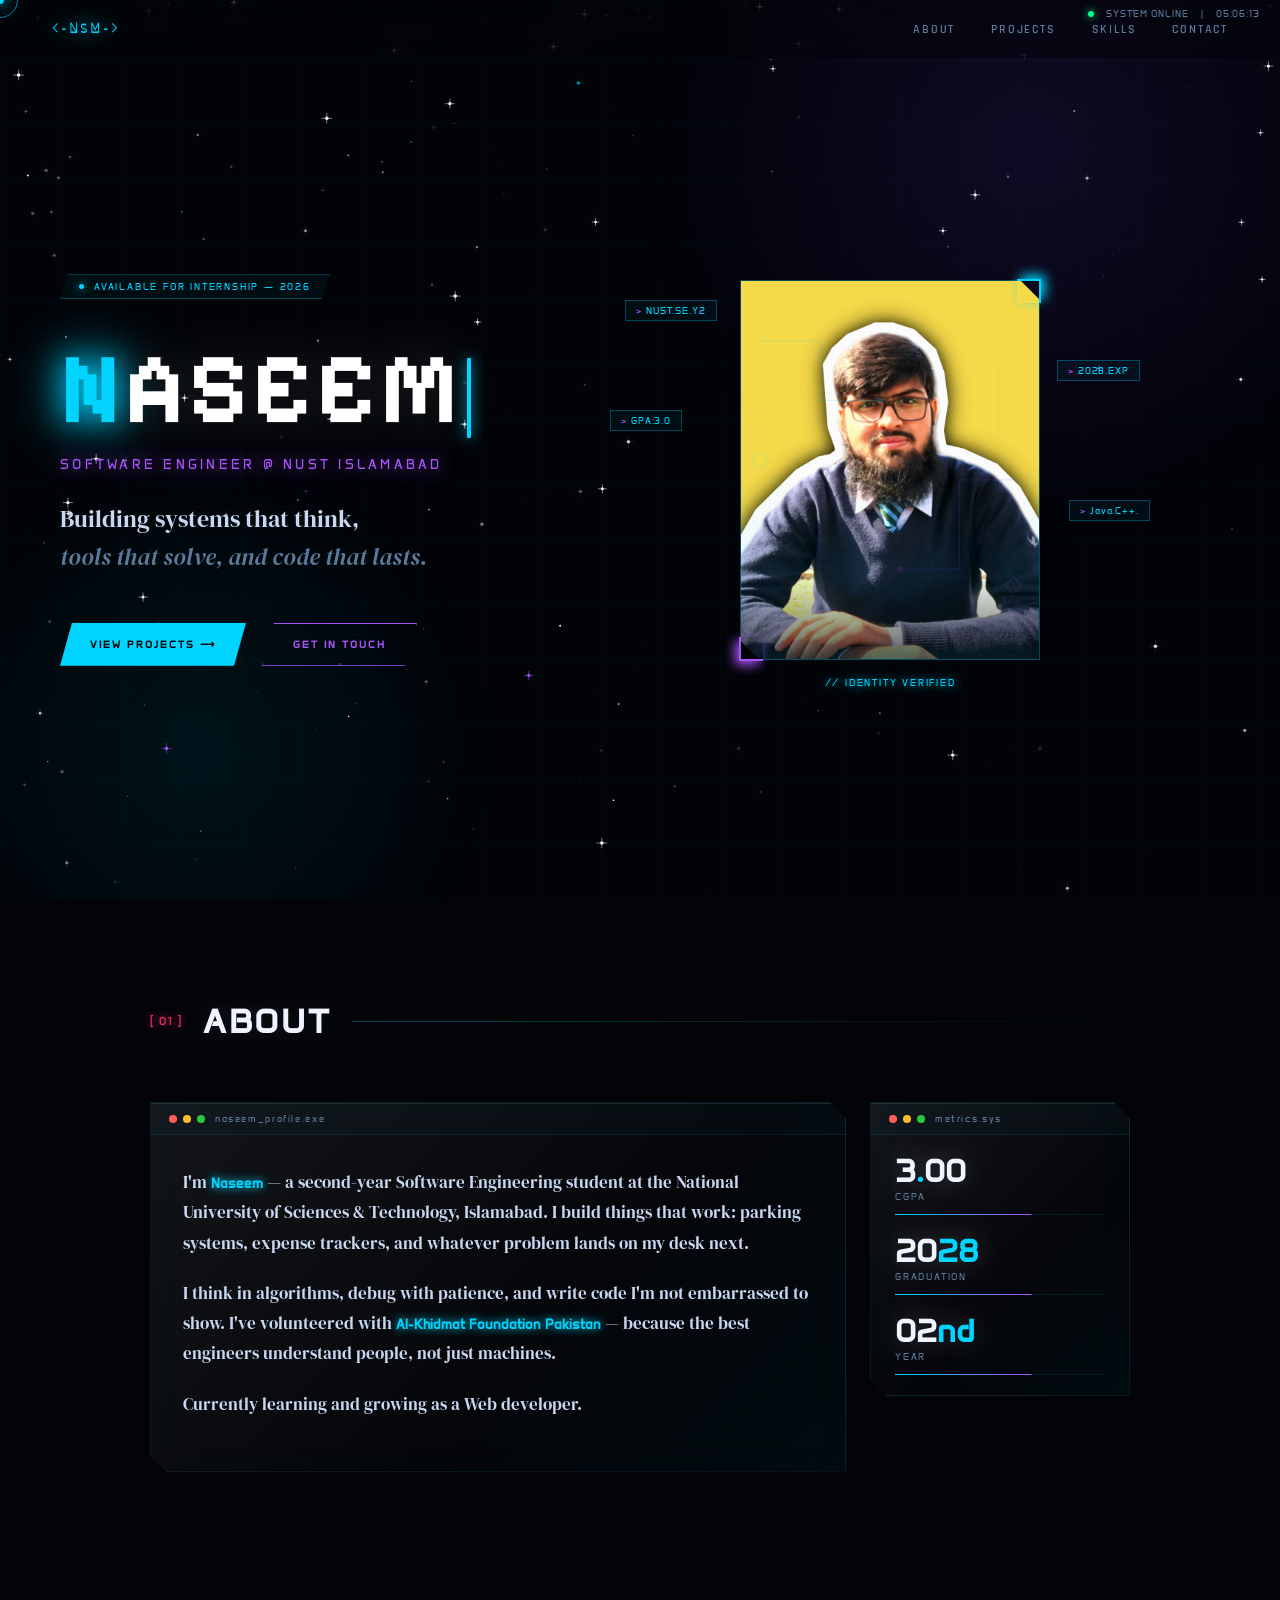
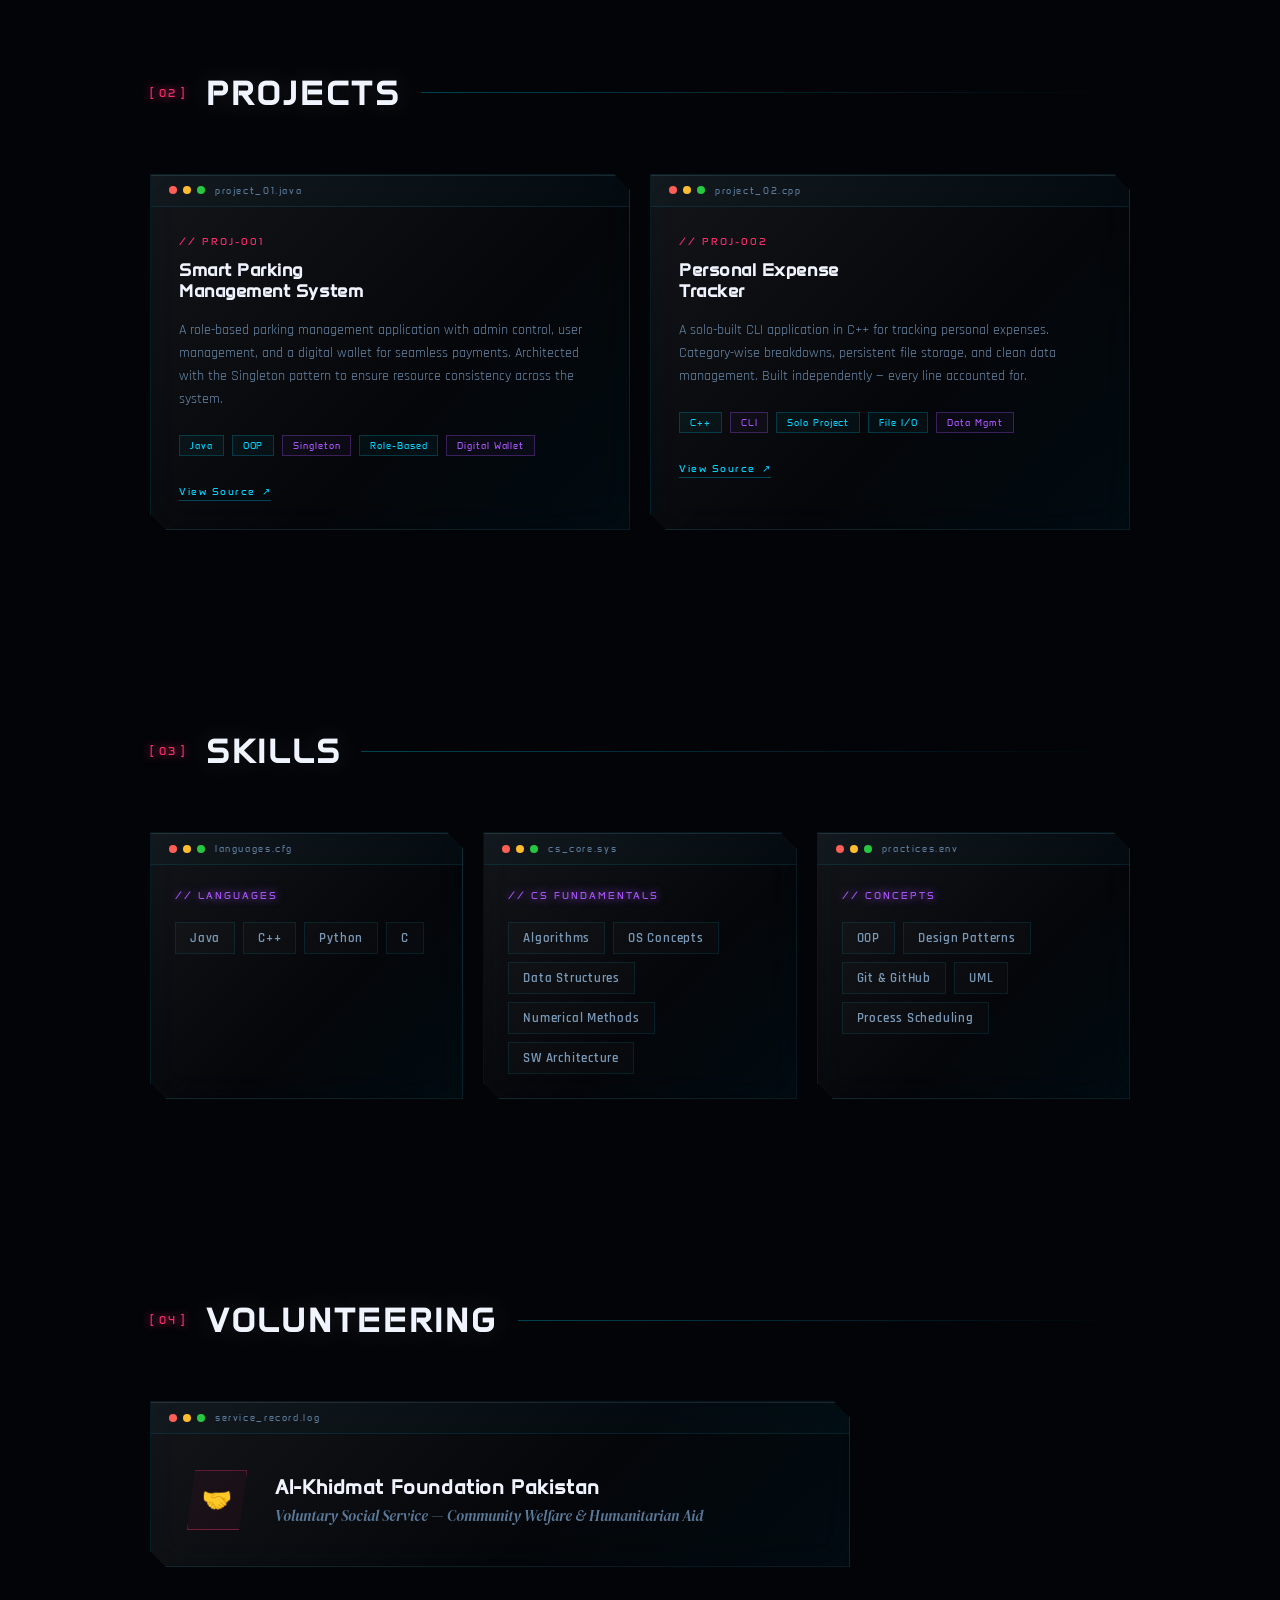
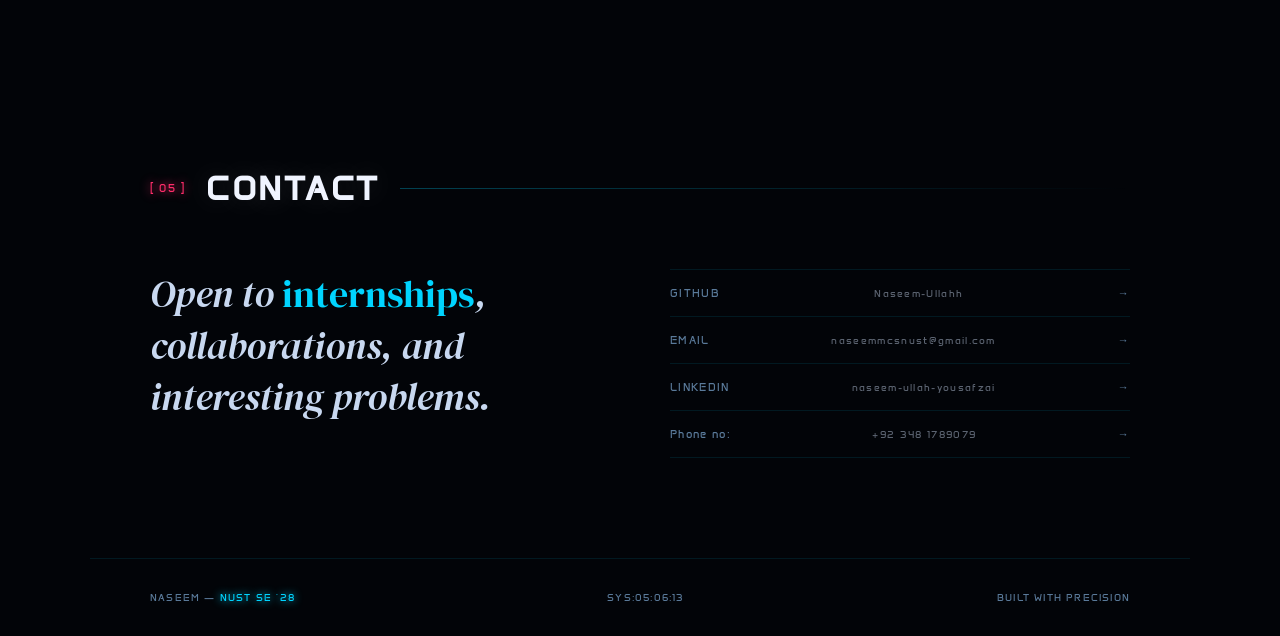
==== index.html @ 4ef4e9ad "changed file.html into index.html" ====
<!DOCTYPE html>
<html lang="en">
<head>
    <meta charset="UTF-8">
    <meta name="viewport" content="width=device-width, initial-scale=1.0">
    <title>NASEEM — SE@NUST</title>
    
    <link rel="preconnect" href="https://fonts.googleapis.com">
<link rel="preconnect" href="https://fonts.gstatic.com" crossorigin>
<link href="https://fonts.googleapis.com/css2?family=Anta&family=Goldman:wght@400;700&family=Megrim&family=Pixelify+Sans:wght@400..700&family=Rubik+Broken+Fax&family=Rubik+Doodle+Triangles&display=swap" rel="stylesheet">

<link href="https://fonts.googleapis.com/css2?family=DM+Serif+Display&family=Pixelify+Sans:wght@400..700&family=Rajdhani:wght@300;400;500;600;700&family=Rubik+Doodle+Triangles&display=swap" rel="stylesheet">
    <link rel="stylesheet" href="style.css">
</head>
<body>
    <!--______________________________HEADER SECTION_________________________-->
    <header>
        <div id="cur-dot"></div>
        <div id="cur-ring"></div>
        <canvas id="starfield"></canvas>
        <div class="grid-overlay"></div>
        <div class="scanlines"></div>

        <div class="status-bar">
            <div class="status-dot"></div>
            <span>SYSTEM ONLINE</span>
            <span>|</span>
            <span id="clock">00:00:00</span>
        </div>

        <nav id="navbar">
            <a href="#hero" class="nav-logo"><-NsM-></a>
            <ul class="nav-links">
                <li><a href="#about">About</a></li>
                <li><a href="#projects">Projects</a></li>
                <li><a href="#skills">Skills</a></li>
                <li><a href="#contact">Contact</a></li>
            </ul>
        </nav>
    </header>

     <!--___________________________MAIN SECTION______________________________-->
    <main>
        <!--=============== (HERO SECTION) =================-->
        <section id="hero">
            <div class="hero-bg-glow"></div>
            <div class="hero-bg-glow2"></div>
            <div class="hero-content">
                <div class="hero-badge"><div class="badge-dot"></div>AVAILABLE FOR INTERNSHIP — 2026</div>
                <h1 class="hero-name" id="hero-name" aria-label="NASEEM"></h1>
                <p class="hero-sub">SOFTWARE ENGINEER @ NUST ISLAMABAD</p>
                <p class="hero-tagline"><em>Building systems that think,</em><br>tools that solve, and code that lasts.</p>
                <div class="hero-cta">
                    <a href="#projects" class="btn-p">View Projects ⟶</a>
                    <a href="#contact" class="btn-o">Get in Touch</a>
                </div>
            </div>
            <div class="hero-visual">
                <div class="avatar-frame">
                    <div class="avatar-holo">
                        <img src="picofme.png" alt="Naseem" class="av-photo"/>
                        <div class="av-overlay"></div>
                        <div class="av-scan"></div>
                        <svg class="circuit-svg" viewBox="0 0 300 380" xmlns="http://www.w3.org/2000/svg">
                            <path d="M20 60 L80 60 L80 120 L140 120" stroke="#00d4ff" stroke-width="1" fill="none"/>
                            <circle cx="140" cy="120" r="3" fill="#00d4ff"/>
                            <path d="M280 200 L220 200 L220 290 L160 290" stroke="#7c3aed" stroke-width="1" fill="none"/>
                            <circle cx="160" cy="290" r="3" fill="#7c3aed"/>
                            <path d="M40 330 L40 260 L120 260" stroke="#00d4ff" stroke-width="0.5" fill="none" opacity="0.4"/>
                            <path d="M260 80 L260 155 L180 155" stroke="#a855f7" stroke-width="0.5" fill="none" opacity="0.4"/>
                            <rect x="14" y="175" width="12" height="12" fill="none" stroke="#00ffea" stroke-width="1" transform="rotate(45 20 181)"/>
                            <rect x="268" y="300" width="12" height="12" fill="none" stroke="#a855f7" stroke-width="1" transform="rotate(45 274 306)"/>
                        </svg>
                    </div>
                    <div class="av-label">// IDENTITY VERIFIED</div>
                    <div class="ft ft1">NUST.SE.Y2</div>
                    <div class="ft ft2">GPA:3.0</div>
                    <div class="ft ft3">Java.C++.</div>
                
                    <div class="ft ft4">2028.EXP</div>
                </div>
            </div>
        </section>

        <!--=================ABOUT SECTION=====================-->
        <section id="about">
            <div class="sw">
                <div class="sec-hdr reveal"><span class="sec-num">[ 01 ]</span><h2 class="sec-title">ABOUT</h2><div class="sec-line"></div></div>
                <div class="about-grid">
                    <div class="fp reveal">
                        <div class="ptbar"><div class="pdots"><div class="pd r"></div><div class="pd y"></div><div class="pd g"></div></div><span class="ptitle">naseem_profile.exe</span></div>
                        <div class="about-text">
                            <p>I'm <strong>Naseem</strong> — a second-year Software Engineering student at the National University of Sciences & Technology, Islamabad. I build things that work: parking systems, expense trackers, and whatever problem lands on my desk next.</p>
                            <p>I think in algorithms, debug with patience, and write code I'm not embarrassed to show. I've volunteered with <strong>Al-Khidmat Foundation Pakistan</strong> — because the best engineers understand people, not just machines.</p>
                            <p>Currently learning and growing as a Web developer.</p>
                        </div>
                    </div>
                    <div class="about-right">
                        <div class="fp reveal">
                            <div class="ptbar"><div class="pdots"><div class="pd r"></div><div class="pd y"></div><div class="pd g"></div></div><span class="ptitle">metrics.sys</span></div>
                            <div class="stat-body">
                                <div><div class="sval">3<span class="hi">.</span>00</div><div class="slbl">CGPA</div><div class="sbar"></div></div>
                                <div><div class="sval">20<span class="hi">28</span></div><div class="slbl">GRADUATION</div><div class="sbar"></div></div>
                                <div><div class="sval">02<span class="hi">nd</span></div><div class="slbl">YEAR</div><div class="sbar"></div></div>
                            </div>
                        </div>
                    </div>
                </div>
            </div>
        </section>
        <!--=================PROJECT SECTION==================-->
        <section id="projects">
            <div class="sw">
                <div class="sec-hdr reveal"><span class="sec-num">[ 02 ]</span><h2 class="sec-title">PROJECTS</h2><div class="sec-line"></div></div>
                <div class="proj-grid">
                    <div class="fp reveal">
                        <div class="ptbar"><div class="pdots"><div class="pd r"></div><div class="pd y"></div><div class="pd g"></div></div><span class="ptitle">project_01.java</span></div>
                        <div class="proj-body">
                            <div class="proj-num">// PROJ-001</div>
                            <div class="proj-name">Smart Parking<br>Management System</div>
                            <p class="proj-desc">A role-based parking management application with admin control, user management, and a digital wallet for seamless payments. Architected with the Singleton pattern to ensure resource consistency across the system.</p>
                            <div class="ptags"><span class="ptag">Java</span><span class="ptag">OOP</span><span class="ptag v">Singleton</span><span class="ptag">Role-Based</span><span class="ptag v">Digital Wallet</span></div>
                            <a href="https://github.com/naseem-ustaaz" target="_blank" class="plink">View Source</a>
                        </div>
                    </div>
                    <div class="fp reveal">
                        <div class="ptbar"><div class="pdots"><div class="pd r"></div><div class="pd y"></div><div class="pd g"></div></div><span class="ptitle">project_02.cpp</span></div>
                        <div class="proj-body">
                            <div class="proj-num">// PROJ-002</div>
                            <div class="proj-name">Personal Expense<br>Tracker</div>
                            <p class="proj-desc">A solo-built CLI application in C++ for tracking personal expenses. Category-wise breakdowns, persistent file storage, and clean data management. Built independently — every line accounted for.</p>
                            <div class="ptags"><span class="ptag">C++</span><span class="ptag v">CLI</span><span class="ptag">Solo Project</span><span class="ptag">File I/O</span><span class="ptag v">Data Mgmt</span></div>
                            <a href="https://github.com/naseem-ustaaz/Personal-Expense-Tracker" target="_blank" class="plink">View Source</a>
                        </div>
                    </div>
                </div>
            </div>
        </section>

        <!--===============SKILL SECTION==================-->
        <section id="skills">
            <div class="sw">
                <div class="sec-hdr reveal"><span class="sec-num">[ 03 ]</span><h2 class="sec-title">SKILLS</h2><div class="sec-line"></div></div>
                <div class="skills-grid">
                    <div class="fp reveal">
                        <div class="ptbar"><div class="pdots"><div class="pd r"></div><div class="pd y"></div><div class="pd g"></div></div><span class="ptitle">languages.cfg</span></div>
                        <div class="sk-body"><div class="sk-cat">// LANGUAGES</div><div class="sk-items"><span class="si">Java</span><span class="si">C++</span><span class="si">Python</span><span class="si">C</span></div></div>
                    </div>
                    <div class="fp reveal">
                        <div class="ptbar"><div class="pdots"><div class="pd r"></div><div class="pd y"></div><div class="pd g"></div></div><span class="ptitle">cs_core.sys</span></div>
                        <div class="sk-body"><div class="sk-cat">// CS FUNDAMENTALS</div><div class="sk-items"><span class="si">Algorithms</span><span class="si">OS Concepts</span><span class="si">Data Structures</span><span class="si">Numerical Methods</span><span class="si">SW Architecture</span></div></div>
                    </div>
                    <div class="fp reveal">
                        <div class="ptbar"><div class="pdots"><div class="pd r"></div><div class="pd y"></div><div class="pd g"></div></div><span class="ptitle">practices.env</span></div>
                        <div class="sk-body"><div class="sk-cat">// CONCEPTS</div><div class="sk-items"><span class="si">OOP</span><span class="si">Design Patterns</span><span class="si">Git & GitHub</span><span class="si">UML</span><span class="si">Process Scheduling</span></div></div>
                    </div>
                </div>
            </div>
        </section>

        <!--================VOLUME SECTION=====================-->
        <section id="vol">
            <div class="sw">
                <div class="sec-hdr reveal"><span class="sec-num">[ 04 ]</span><h2 class="sec-title">VOLUNTEERING</h2><div class="sec-line"></div></div>
                <div class="fp reveal" style="max-width:700px;">
                    <div class="ptbar"><div class="pdots"><div class="pd r"></div><div class="pd y"></div><div class="pd g"></div></div><span class="ptitle">service_record.log</span></div>
                    <div class="vol-body">
                        <div class="vol-icon">🤝</div>
                        <div><div class="vol-org">Al-Khidmat Foundation Pakistan</div><div class="vol-role">Voluntary Social Service — Community Welfare & Humanitarian Aid</div></div>
                    </div>
                </div>
            </div>
        </section>

        <!--========================= (CONTACT SECTION) =======================-->
        <section id="contact">
            <div class="sw">
                <div class="sec-hdr reveal"><span class="sec-num">[ 05 ]</span><h2 class="sec-title">CONTACT</h2><div class="sec-line"></div></div>
                <div class="contact-grid">
                    <div class="reveal">
                        <p class="contact-hl">Open to <span>internships</span>,<br>collaborations, and<br>interesting problems.</p>
                    </div>
                    <div class="reveal">
                        <a class="ci" href="https://github.com/Naseem-Ullahh" target="_blank"><span>GITHUB</span><span class="cv">Naseem-Ullahh</span><span class="ca">→</span></a>
                        <a class="ci" href="mailto:naseemmcsnust@gmail.com"><span>EMAIL</span><span class="cv">naseemmcsnust@gmail.com</span><span class="ca">→</span></a>
                        <a class="ci" href="https://www.linkedin.com/in/naseem-ullah-yousafzai/" target="_blank"><span>LINKEDIN</span><span class="cv">naseem-ullah-yousafzai</span><span class="ca">→</span></a>
                        <a class="ci" href="tel:+923481789079"><span>Phone no: </span><span class="cv">+92 348 1789079</span><span class="ca">→</span></a>
                    </div>
                </div>
            </div>
        </section>
    </main>

    <footer>
        <span>NASEEM — <span class="fa">NUST SE '28</span></span>
        <span id="ftime">SYS:ONLINE</span>
        <span>BUILT WITH PRECISION</span>
    </footer>

    <script src="script.js"></script>
</body>
</html>
---- style.css ----
:root {
    --black: #020408;
    --deep: #050c14;
    --panel: rgba(6, 16, 28, 0.82);
    --white: #f0f4ff;
    --spark: #ffffff;
    --cyan: #00d4ff;
    --cyan2: #00ffea;
    --violet: #7c3aed;
    --violet2: #a855f7;
    --rose: #ff2d6b;
    --gold: #ffd700;
    --border-glow: rgba(0, 212, 255, 0.3);
    --border-faint: rgba(0, 212, 255, 0.1);
    --text: #c8d8f0;
    --text-dim: #5a7a9a;
    --orb: "Anta", sans-serif;
    --raj: "Rajdhani", sans-serif;
    --serif: "DM Serif Display", serif;
  }
  

  .megrim-regular {
    font-family: "Megrim", system-ui;
    font-weight: 400;
    font-style: normal;
  }
  
   
  *, *::before, *::after {
    margin: 0;
    padding: 0;
    box-sizing: border-box;
  }
  
  html {
    scroll-behavior: smooth;
  }
  
  body {
    background: var(--black);
    color: var(--text);
    font-family: var(--raj);
    overflow-x: hidden;
    cursor: none;
    min-height: 100vh;
  }
  
  ::selection {
    background: var(--cyan);
    color: var(--black);
  }
  
  /* --- CURSOR --- */
  #cur-dot {
    position: fixed;
    z-index: 9999;
    width: 8px;
    height: 8px;
    background: var(--cyan);
    border-radius: 50%;
    pointer-events: none;
    transform: translate(-50%, -50%);
    box-shadow: 0 0 12px var(--cyan), 0 0 24px var(--cyan);
    transition: transform 0.05s;
  }
  
  #cur-ring {
    position: fixed;
    z-index: 9998;
    width: 36px;
    height: 36px;
    border: 1px solid rgba(0, 212, 255, 0.6);
    border-radius: 50%;
    pointer-events: none;
    transform: translate(-50%, -50%);
    transition: all 0.13s ease;
  }
  
  #cur-ring.big {
    width: 60px;
    height: 60px;
    border-color: var(--violet2);
  }
  
  /* --- BACKGROUND FX --- */
  #starfield {
    position: fixed;
    inset: 0;
    z-index: 0;
    pointer-events: none;
  }
  
  .grid-overlay {
    position: fixed;
    inset: 0;
    z-index: 1;
    pointer-events: none;
    background-image: linear-gradient(rgba(0, 212, 255, 0.025) 1px, transparent 1px), 
                      linear-gradient(90deg, rgba(0, 212, 255, 0.025) 1px, transparent 1px);
    background-size: 60px 60px;
  }
  
  .scanlines {
    position: fixed;
    inset: 0;
    z-index: 2;
    pointer-events: none;
    background: repeating-linear-gradient(0deg, transparent, transparent 2px, rgba(0, 0, 0, 0.06) 2px, rgba(0, 0, 0, 0.06) 4px);
  }
  
  /* --- STATUS BAR --- */
  .status-bar {
    position: fixed;
    top: 0;
    right: 0;
    z-index: 501;
    display: flex;
    align-items: center;
    gap: 12px;
    padding: 8px 20px;
    font-family: var(--orb);
    font-size: 9px;
    color: var(--text-dim);
    letter-spacing: 0.1em;
    pointer-events: none;
  }
  
  .status-dot {
    width: 6px;
    height: 6px;
    border-radius: 50%;
    background: #00ff88;
    box-shadow: 0 0 8px #00ff88;
    animation: pulse-g 2s ease-in-out infinite;
  }
  
  @keyframes pulse-g {
    0%, 100% { opacity: 1; }
    50% { opacity: 0.4; }
  }
  
  /* --- NAVIGATION --- */
  nav {
    position: fixed;
    top: 0;
    left: 0;
    right: 0;
    z-index: 500;
    display: flex;
    align-items: center;
    justify-content: space-between;
    padding: 18px 52px;
    background: rgba(2, 4, 8, 0.5);
    backdrop-filter: blur(20px);
    border-bottom: 1px solid transparent;
    transition: all 0.3s;
  }
  
  nav.scrolled {
    padding: 12px 52px;
    border-color: var(--border-faint);
    background: rgba(2, 4, 8, 0.88);
  }
  
  .nav-logo {
    font-family: "Megrim", system-ui;
    font-size: 14px;
    font-weight: 700;
    color: var(--cyan);
    text-decoration: none;
    letter-spacing: 0.2em;
    text-shadow: 0 0 20px var(--cyan);
    cursor: none;
  }
  
  .nav-links {
    display: flex;
    gap: 36px;
    list-style: none;
  }
  
  .nav-links a {
    font-family: var(--raj);
    font-size: 12px;
    font-weight: 600;
    letter-spacing: 0.15em;
    text-transform: uppercase;
    color: var(--text-dim);
    text-decoration: none;
    transition: color 0.2s, text-shadow 0.2s;
    cursor: none;
  }
  
  .nav-links a:hover {
    color: var(--cyan);
    text-shadow: 0 0 16px var(--cyan);
  }
  
  main {
    position: relative;
    z-index: 10;
  }
  
  /* --- HERO SECTION --- */
  #hero {
    min-height: 100vh;
    display: flex;
    align-items: center;
    padding: 100px 60px 60px;
    position: relative;
    overflow: hidden;
    gap: 60px;
  }
  
  .hero-bg-glow {
    position: absolute;
    width: 800px;
    height: 800px;
    border-radius: 50%;
    background: radial-gradient(circle, rgba(124, 58, 237, 0.13) 0%, transparent 70%);
    top: -250px;
    right: -150px;
    pointer-events: none;
    animation: gdrift 8s ease-in-out infinite alternate;
  }
  
  .hero-bg-glow2 {
    position: absolute;
    width: 600px;
    height: 600px;
    border-radius: 50%;
    background: radial-gradient(circle, rgba(0, 212, 255, 0.08) 0%, transparent 70%);
    bottom: -150px;
    left: -100px;
    pointer-events: none;
    animation: gdrift 11s ease-in-out infinite alternate-reverse;
  }
  
  @keyframes gdrift {
    0% { transform: translate(0, 0); }
    100% { transform: translate(30px, -40px); }
  }
  
  .hero-content {
    flex: 1;
    max-width: 620px;
    position: relative;
    z-index: 2;
  }
  
  .hero-badge {
    display: inline-flex;
    align-items: center;
    gap: 10px;
    border: 1px solid var(--border-glow);
    padding: 6px 18px;
    margin-bottom: 40px;
    font-family: var(--orb);
    font-size: 9px;
    letter-spacing: 0.2em;
    color: var(--cyan);
    background: rgba(0, 212, 255, 0.05);
    clip-path: polygon(8px 0%, 100% 0%, calc(100% - 8px) 100%, 0% 100%);
    opacity: 0;
    animation: fadeSlide 0.6s ease 0.3s forwards;
  }
  
  .badge-dot {
    width: 5px;
    height: 5px;
    background: var(--cyan);
    border-radius: 50%;
    box-shadow: 0 0 8px var(--cyan);
    animation: pulse-g 1.5s infinite;
  }
  
  .hero-name {
    font-family: "Pixelify Sans" , system-ui;
    font-size: clamp(56px, 9vw, 100px);
    font-weight: 400px;
    letter-spacing: 0.04em;
    line-height: 1;
    margin-bottom: 18px;
    color: var(--spark);
    text-shadow: 0 0 60px rgba(255, 255, 255, 0.15);
  }
  
  .hero-name .char {
    display: inline-block;
    opacity: 0;
    transform: translateY(70px) rotateX(-90deg);
    animation: charIn 0.55s cubic-bezier(0.16, 1, 0.3, 1) forwards;
  }
  
  @keyframes charIn {
    to { opacity: 1; transform: translateY(0) rotateX(0); }
  }
  
  .hero-name .ac {
    color: var(--cyan);
    text-shadow: 0 0 30px var(--cyan), 0 0 60px var(--cyan);
  }
  
  .blink-cur {
    display: inline-block;
    width: 4px;
    height: 0.8em;
    background: var(--cyan);
    vertical-align: middle;
    margin-left: 5px;
    box-shadow: 0 0 14px var(--cyan);
    border-radius: 1px;
  }
  
  @keyframes blink {
    0%, 100% { opacity: 1; }
    50% { opacity: 0; }
  }
  
  .hero-sub {
    font-family: var(--orb);
    font-size: 13px;
    font-weight: 400;
    letter-spacing: 0.25em;
    color: var(--violet2);
    margin-bottom: 28px;
    text-shadow: 0 0 20px var(--violet2);
    opacity: 0;
    animation: fadeSlide 0.6s ease 1.1s forwards;
  }
  
  .hero-tagline {
    font-family: var(--serif);
    font-style: italic;
    font-size: clamp(17px, 2.2vw, 24px);
    color: var(--text-dim);
    line-height: 1.55;
    margin-bottom: 48px;
    opacity: 0;
    animation: fadeSlide 0.6s ease 1.3s forwards;
  }
  
  .hero-tagline em {
    color: var(--text);
    font-style: normal;
  }
  
  .hero-cta {
    display: flex;
    gap: 16px;
    flex-wrap: wrap;
    opacity: 0;
    animation: fadeSlide 0.6s ease 1.5s forwards;
  }
  
  .btn-p {
    display: inline-flex;
    align-items: center;
    gap: 10px;
    font-family: var(--orb);
    font-size: 10px;
    font-weight: 700;
    letter-spacing: 0.2em;
    text-transform: uppercase;
    text-decoration: none;
    color: var(--black);
    background: var(--cyan);
    padding: 14px 30px;
    clip-path: polygon(12px 0%, 100% 0%, calc(100% - 12px) 100%, 0% 100%);
    transition: box-shadow 0.3s, transform 0.2s;
    cursor: none;
    box-shadow: 0 0 30px rgba(0, 212, 255, 0.4);
  }
  
  .btn-p:hover {
    box-shadow: 0 0 60px rgba(0, 212, 255, 0.7);
    transform: translateY(-2px);
  }
  
  .btn-o {
    display: inline-flex;
    align-items: center;
    gap: 10px;
    font-family: var(--orb);
    font-size: 10px;
    font-weight: 700;
    letter-spacing: 0.2em;
    text-transform: uppercase;
    text-decoration: none;
    color: var(--violet2);
    border: 1px solid var(--violet2);
    padding: 14px 30px;
    clip-path: polygon(12px 0%, 100% 0%, calc(100% - 12px) 100%, 0% 100%);
    transition: all 0.3s;
    cursor: none;
  }
  
  .btn-o:hover {
    background: rgba(168, 85, 247, 0.1);
    box-shadow: 0 0 30px rgba(168, 85, 247, 0.3);
  }
  
  /* --- HERO VISUAL / AVATAR --- */
  .hero-visual {
    flex-shrink: 0;
    position: relative;
    z-index: 2;
    opacity: 0;
    animation: fadeSlide 0.8s ease 0.8s forwards;
  }
  
  .avatar-frame {
    position: relative;
    width: 300px;
    height: 380px;
  }
  
  .avatar-holo {
    width: 100%;
    height: 100%;
    border: 1px solid rgba(0, 212, 255, 0.3);
    position: relative;
    overflow: hidden;
    clip-path: polygon(0 0, calc(100% - 20px) 0, 100% 20px, 100% 100%, 20px 100%, 0 calc(100% - 20px));
    background: #050c14;
  }
  
  .av-photo {
    width: 100%;
    height: 100%;
    object-fit: cover;
    object-position: center top;
    display: block;
    filter: brightness(0.95) contrast(1.08);
  }
  
  .av-overlay {
    position: absolute;
    inset: 0;
    background: linear-gradient(180deg, transparent 50%, rgba(0, 212, 255, 0.06) 78%, rgba(2, 4, 8, 0.65) 100%);
    pointer-events: none;
    z-index: 2;
  }
  
  .av-scan {
    position: absolute;
    left: 0;
    right: 0;
    height: 2px;
    background: linear-gradient(90deg, transparent, var(--cyan), transparent);
    box-shadow: 0 0 20px var(--cyan);
    animation: scan 3s linear infinite;
    pointer-events: none;
    z-index: 4;
  }
  
  @keyframes scan {
    0% { top: -2px; }
    100% { top: 100%; }
  }
  
  .circuit-svg {
    position: absolute;
    inset: 0;
    width: 100%;
    height: 100%;
    opacity: 0.18;
    pointer-events: none;
    z-index: 3;
  }
  
  .avatar-frame::before, .avatar-frame::after {
    content: "";
    position: absolute;
    width: 24px;
    height: 24px;
    pointer-events: none;
    z-index: 10;
  }
  
  .avatar-frame::before {
    top: -1px;
    right: -1px;
    border-top: 2px solid var(--cyan);
    border-right: 2px solid var(--cyan);
    box-shadow: 4px -4px 12px var(--cyan);
  }
  
  .avatar-frame::after {
    bottom: -1px;
    left: -1px;
    border-bottom: 2px solid var(--violet2);
    border-left: 2px solid var(--violet2);
    box-shadow: -4px 4px 12px var(--violet2);
  }
  
  .av-label {
    position: absolute;
    bottom: -28px;
    left: 0;
    right: 0;
    text-align: center;
    font-family: var(--orb);
    font-size: 9px;
    letter-spacing: 0.2em;
    color: var(--cyan);
    text-shadow: 0 0 10px var(--cyan);
  }
  
  .ft {
    position: absolute;
    font-family: var(--orb);
    font-size: 9px;
    letter-spacing: 0.1em;
    color: var(--cyan);
    border: 1px solid rgba(0, 212, 255, 0.3);
    background: rgba(0, 212, 255, 0.05);
    padding: 4px 10px;
    white-space: nowrap;
    animation: flt 4s ease-in-out infinite;
  }
  
  .ft::before { content: "> "; color: var(--violet2); }
  .ft1 { top: 20px; left: -115px; animation-delay: 0s; }
  .ft2 { top: 130px; left: -130px; animation-delay: 0.9s; }
  .ft3 { top: 220px; right: -110px; animation-delay: 1.8s; }
  .ft4 { top: 80px; right: -100px; animation-delay: 2.7s; }
  
  @keyframes flt {
    0%, 100% { transform: translateY(0); }
    50% { transform: translateY(-8px); }
  }
  
  /* --- REUSABLE SECTIONS --- */
  .sw {
    max-width: 1100px;
    margin: 0 auto;
    padding: 100px 60px;
    position: relative;
    z-index: 10;
  }
  
  .sec-hdr {
    display: flex;
    align-items: center;
    gap: 20px;
    margin-bottom: 60px;
  }
  
  .sec-num {
    font-family: var(--orb);
    font-size: 11px;
    color: var(--rose);
    letter-spacing: 0.15em;
    text-shadow: 0 0 10px var(--rose);
  }
  
  .sec-title {
    font-family: var(--orb);
    font-size: clamp(22px, 3vw, 34px);
    font-weight: 700;
    letter-spacing: 0.08em;
    color: var(--white);
    text-shadow: 0 0 30px rgba(255, 255, 255, 0.15);
  }
  
  .sec-line {
    flex: 1;
    height: 1px;
    background: linear-gradient(90deg, var(--border-glow), transparent);
  }
  
  /* --- FLOATING PANELS --- */
  .fp {
    background: var(--panel);
    border: 1px solid var(--border-faint);
    backdrop-filter: blur(20px);
    position: relative;
    transition: border-color 0.3s, box-shadow 0.3s, transform 0.3s;
    clip-path: polygon(0 0, calc(100% - 16px) 0, 100% 16px, 100% 100%, 16px 100%, 0 calc(100% - 16px));
    background: linear-gradient(135deg, rgba(255,255,255,0.07) 0%, rgba(255,255,255,0.01) 60%, rgba(0,212,255,0.04) 100%);
    box-shadow: inset 0 1px 0 rgba(255,255,255,0.1), inset 0 -1px 0 rgba(0,0,0,0.2);
  }
  
  .fp::before {
    content: "";
    position: absolute;
    top: 0;
    left: 0;
    right: 0;
    height: 1px;
    background: linear-gradient(90deg, transparent, var(--cyan), transparent);
    opacity: 0;
    transition: opacity 0.3s;
  }
  
  .fp:hover {
    border-color: rgba(0, 212, 255, 0.35);
    box-shadow: 0 8px 60px rgba(0, 212, 255, 0.1), 0 0 0 1px rgba(0, 212, 255, 0.12);
    transform: translateY(-4px);
  }
  
  .fp:hover::before { opacity: 1; }
  
  .ptbar {
    display: flex;
    align-items: center;
    gap: 10px;
    padding: 10px 18px;
    border-bottom: 1px solid var(--border-faint);
    background: rgba(0, 212, 255, 0.025);
  }
  
  .pdots { display: flex; gap: 6px; }
  .pd { width: 8px; height: 8px; border-radius: 50%; }
  .r { background: #ff5f56; }
  .y { background: #febc2e; }
  .g { background: #27c840; }
  .ptitle {
    font-family: var(--orb);
    font-size: 9px;
    letter-spacing: 0.18em;
    color: var(--text-dim);
    flex: 1;
  }
  
  /* --- ABOUT --- */
  .about-grid {
    display: grid;
    grid-template-columns: 1fr 260px;
    gap: 24px;
    align-items: start;
  }
  
  .about-text {
    padding: 32px;
    font-family: var(--serif);
    font-size: 17px;
    line-height: 1.78;
    color: var(--text);
  }
  
  .about-text p { margin-bottom: 20px; }
  .about-text strong {
    font-family: var(--orb);
    font-size: 13px;
    color: var(--cyan);
    font-style: normal;
    text-shadow: 0 0 10px var(--cyan);
  }
  
  .about-right { display: flex; flex-direction: column; gap: 16px; }
  .stat-body {
    padding: 20px 24px;
    display: flex;
    flex-direction: column;
    gap: 20px;
  }
  
  .sval {
    font-family: var(--orb);
    font-size: 32px;
    font-weight: 900;
    color: var(--white);
    text-shadow: 0 0 30px rgba(255, 255, 255, 0.25);
    line-height: 1;
  }
  
  .sval .hi { color: var(--cyan); }
  .slbl {
    font-family: var(--orb);
    font-size: 9px;
    letter-spacing: 0.2em;
    color: var(--text-dim);
    text-transform: uppercase;
    margin-top: 4px;
  }
  
  .sbar {
    height: 1px;
    background: var(--border-faint);
    margin-top: 12px;
    position: relative;
    overflow: hidden;
  }
  
  .sbar::after {
    content: "";
    position: absolute;
    inset: 0;
    background: linear-gradient(90deg, var(--cyan), var(--violet2));
    transform: scaleX(0.65);
    transform-origin: left;
    box-shadow: 0 0 8px var(--cyan);
  }
  
  /* --- PROJECTS --- */
  .proj-grid { display: grid; grid-template-columns: repeat(2, 1fr); gap: 20px; }
  .proj-body { padding: 28px; }
  .proj-num {
    font-family: var(--orb);
    font-size: 10px;
    letter-spacing: 0.2em;
    color: var(--rose);
    margin-bottom: 12px;
  }
  
  .proj-name {
    font-family: var(--orb);
    font-size: 18px;
    font-weight: 700;
    color: var(--white);
    letter-spacing: 0.03em;
    margin-bottom: 16px;
    line-height: 1.2;
  }
  
  .proj-desc {
    font-family: var(--raj);
    font-size: 14px;
    font-weight: 400;
    color: #6a8aaa;
    line-height: 1.65;
    margin-bottom: 24px;
  }
  
  .ptags { display: flex; flex-wrap: wrap; gap: 8px; margin-bottom: 24px; }
  .ptag {
    font-family: var(--orb);
    font-size: 9px;
    letter-spacing: 0.1em;
    padding: 4px 10px;
    border: 1px solid rgba(0, 212, 255, 0.2);
    color: var(--cyan);
    background: rgba(0, 212, 255, 0.04);
    transition: all 0.2s;
  }
  
  .ptag:hover { background: rgba(0, 212, 255, 0.12); border-color: var(--cyan); }
  .ptag.v { border-color: rgba(168, 85, 247, 0.3); color: var(--violet2); background: rgba(168, 85, 247, 0.04); }
  .ptag.v:hover { background: rgba(168, 85, 247, 0.12); border-color: var(--violet2); }
  
  .plink {
    display: inline-flex;
    align-items: center;
    gap: 6px;
    font-family: var(--orb);
    font-size: 10px;
    letter-spacing: 0.15em;
    color: var(--cyan);
    text-decoration: none;
    border-bottom: 1px solid rgba(0, 212, 255, 0.3);
    padding-bottom: 2px;
    transition: all 0.2s;
    cursor: none;
  }
  
  .plink:hover { text-shadow: 0 0 12px var(--cyan); border-color: var(--cyan); }
  .plink::after { content: "↗"; }
  
  /* --- SKILLS --- */
  .skills-grid { display: grid; grid-template-columns: repeat(3, 1fr); gap: 20px; }
  .sk-body { padding: 24px; }
  .sk-cat {
    font-family: var(--orb);
    font-size: 10px;
    letter-spacing: 0.2em;
    color: var(--violet2);
    margin-bottom: 20px;
    text-shadow: 0 0 10px var(--violet2);
  }
  
  .sk-items { display: flex; flex-wrap: wrap; gap: 8px; }
  .si {
    font-family: var(--raj);
    font-size: 13px;
    font-weight: 600;
    letter-spacing: 0.06em;
    color: #7a9ab8;
    padding: 7px 14px;
    border: 1px solid var(--border-faint);
    transition: all 0.25s;
    background: rgba(255, 255, 255, 0.015);
    cursor: none;
  }
  
  .si:hover {
    color: var(--white);
    border-color: rgba(0, 212, 255, 0.4);
    background: rgba(0, 212, 255, 0.08);
    box-shadow: 0 0 16px rgba(0, 212, 255, 0.12);
    transform: translateX(4px);
  }
  
  /* --- VOLUNTEERING --- */
  .vol-body { padding: 36px; display: flex; gap: 28px; align-items: center; }
  .vol-icon {
    width: 60px;
    height: 60px;
    flex-shrink: 0;
    border: 1px solid rgba(255, 45, 107, 0.4);
    display: flex;
    align-items: center;
    justify-content: center;
    font-size: 24px;
    background: rgba(255, 45, 107, 0.05);
    box-shadow: 0 0 20px rgba(255, 45, 107, 0.15);
    clip-path: polygon(8px 0%, 100% 0%, calc(100% - 8px) 100%, 0% 100%);
  }
  
  .vol-org { font-family: var(--orb); font-size: 20px; font-weight: 700; color: var(--white); letter-spacing: 0.03em; margin-bottom: 6px; }
  .vol-role { font-family: var(--serif); font-style: italic; font-size: 15px; color: var(--text-dim); }
  
  /* --- CONTACT --- */
  .contact-grid { display: grid; grid-template-columns: 1fr 1fr; gap: 60px; align-items: start; }
  .contact-hl { font-family: var(--serif); font-size: clamp(22px, 3vw, 38px); font-style: italic; color: var(--text); line-height: 1.35; margin-bottom: 32px; }
  .contact-hl span { color: var(--cyan); font-style: normal; }
  
  .ci {
    display: flex;
    align-items: center;
    justify-content: space-between;
    padding: 16px 0;
    border-bottom: 1px solid var(--border-faint);
    text-decoration: none;
    color: var(--text-dim);
    font-family: var(--orb);
    font-size: 11px;
    letter-spacing: 0.12em;
    transition: all 0.25s;
    cursor: none;
  }
  
  .ci:first-child { border-top: 1px solid var(--border-faint); }
  .ci:hover { color: var(--cyan); padding-left: 12px; }
  .ci:hover .ca { color: var(--cyan); text-shadow: 0 0 10px var(--cyan); }
  .cv { color: rgba(200, 216, 240, 0.45); font-size: 10px; }
  .ca { transition: color 0.2s; }
  
  /* --- FOOTER --- */
  footer {
    position: relative;
    z-index: 10;
    border-top: 1px solid var(--border-faint);
    max-width: 1100px;
    margin: 0 auto;
    padding: 32px 60px;
    display: flex;
    justify-content: space-between;
    align-items: center;
    font-family: var(--orb);
    font-size: 10px;
    letter-spacing: 0.12em;
    color: var(--text-dim);
  }
  
  .fa { color: var(--cyan); text-shadow: 0 0 8px var(--cyan); }
  
  /* --- ANIMATIONS --- */
  .reveal {
    opacity: 0;
    transform: translateY(40px);
    transition: opacity 0.8s cubic-bezier(0.16, 1, 0.3, 1), transform 0.8s cubic-bezier(0.16, 1, 0.3, 1);
  }
  
  .reveal.visible { opacity: 1; transform: none; }
  
  @keyframes fadeSlide {
    from { opacity: 0; transform: translateY(20px); }
    to { opacity: 1; transform: translateY(0); }
  }
  
  /* --- RESPONSIVE --- */
  @media (max-width: 900px) {
    #hero { flex-direction: column; padding: 100px 30px 60px; }
    .hero-visual { display: none; }
    .about-grid { grid-template-columns: 1fr; }
    .proj-grid { grid-template-columns: 1fr; }
    .skills-grid { grid-template-columns: 1fr 1fr; }
    .contact-grid { grid-template-columns: 1fr; }
    .sw { padding: 80px 30px; }
    nav { padding: 16px 24px; }
    footer { padding: 24px 30px; flex-direction: column; gap: 8px; text-align: center; }
  }
  
  @media (max-width: 600px) {
    .skills-grid { grid-template-columns: 1fr; }
    #cur-dot, #cur-ring { display: none; }
    body { cursor: auto; }
    a, button { cursor: auto; }
  }
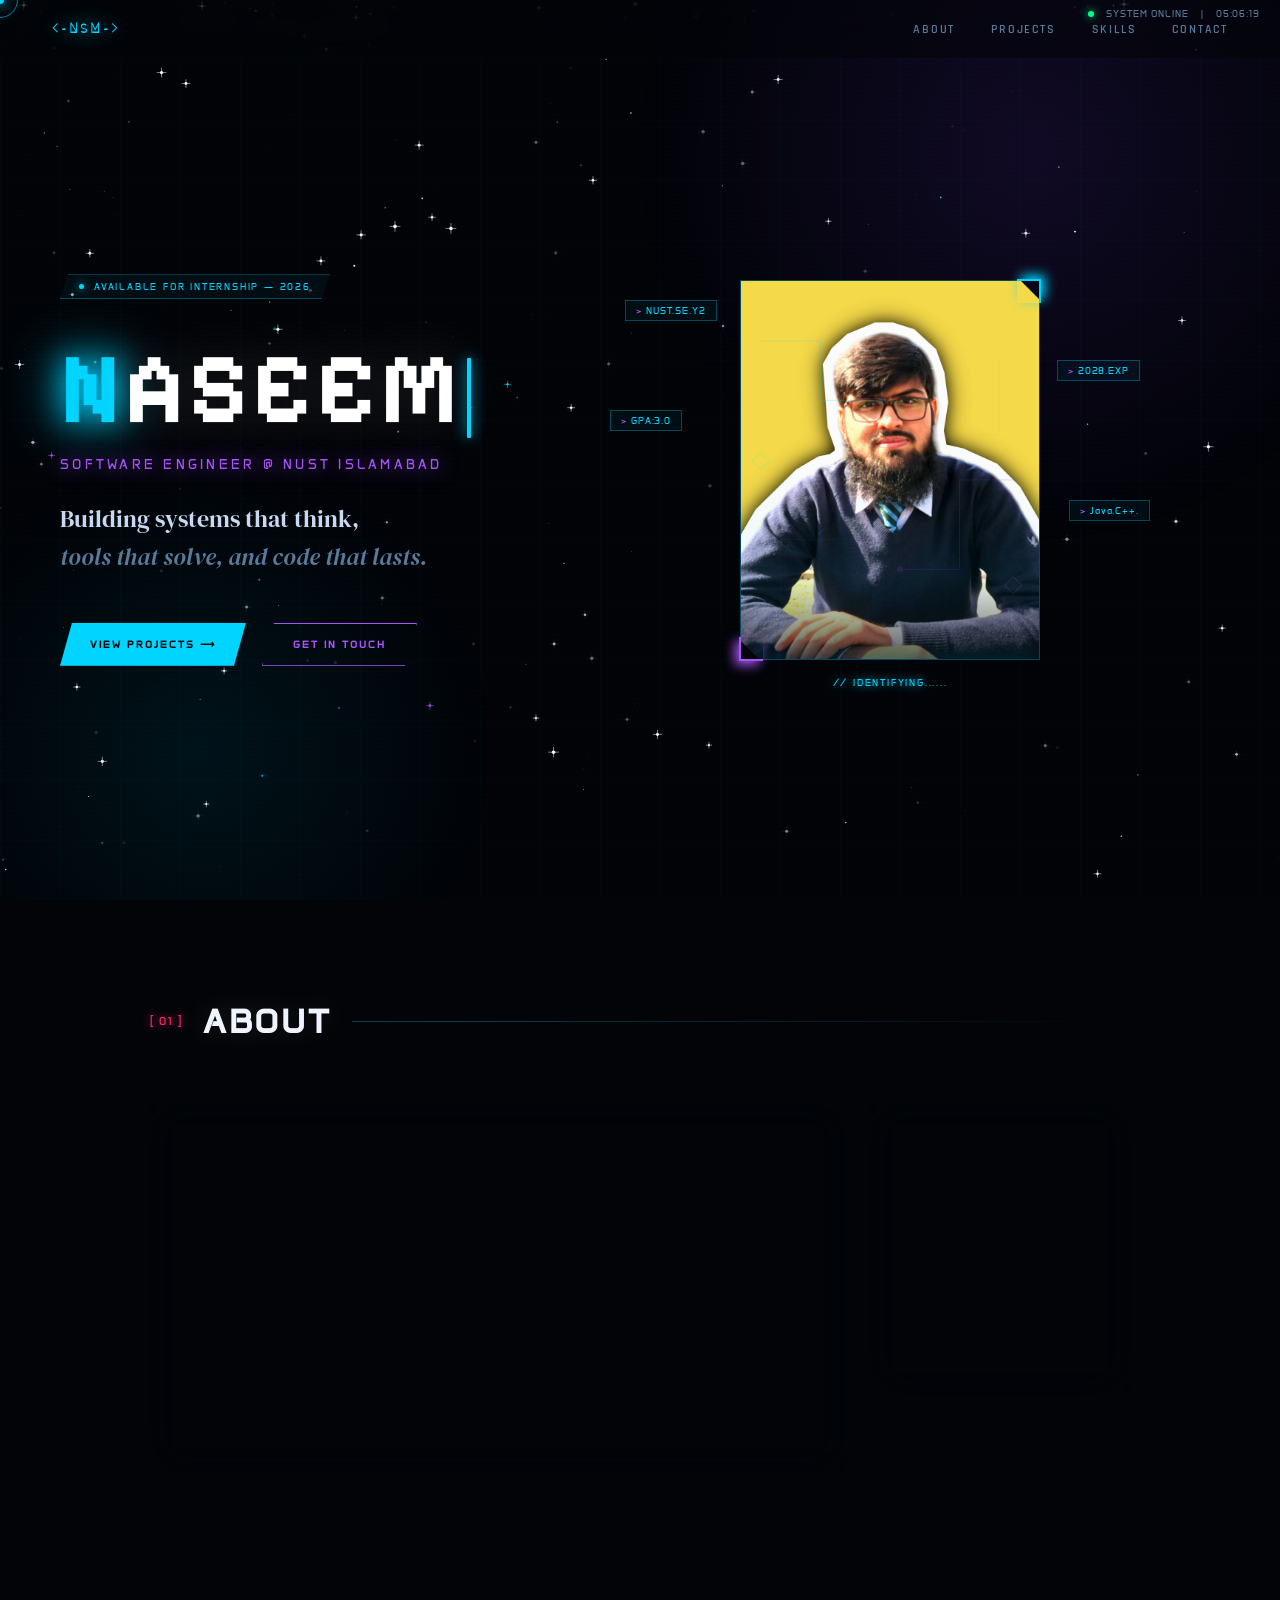
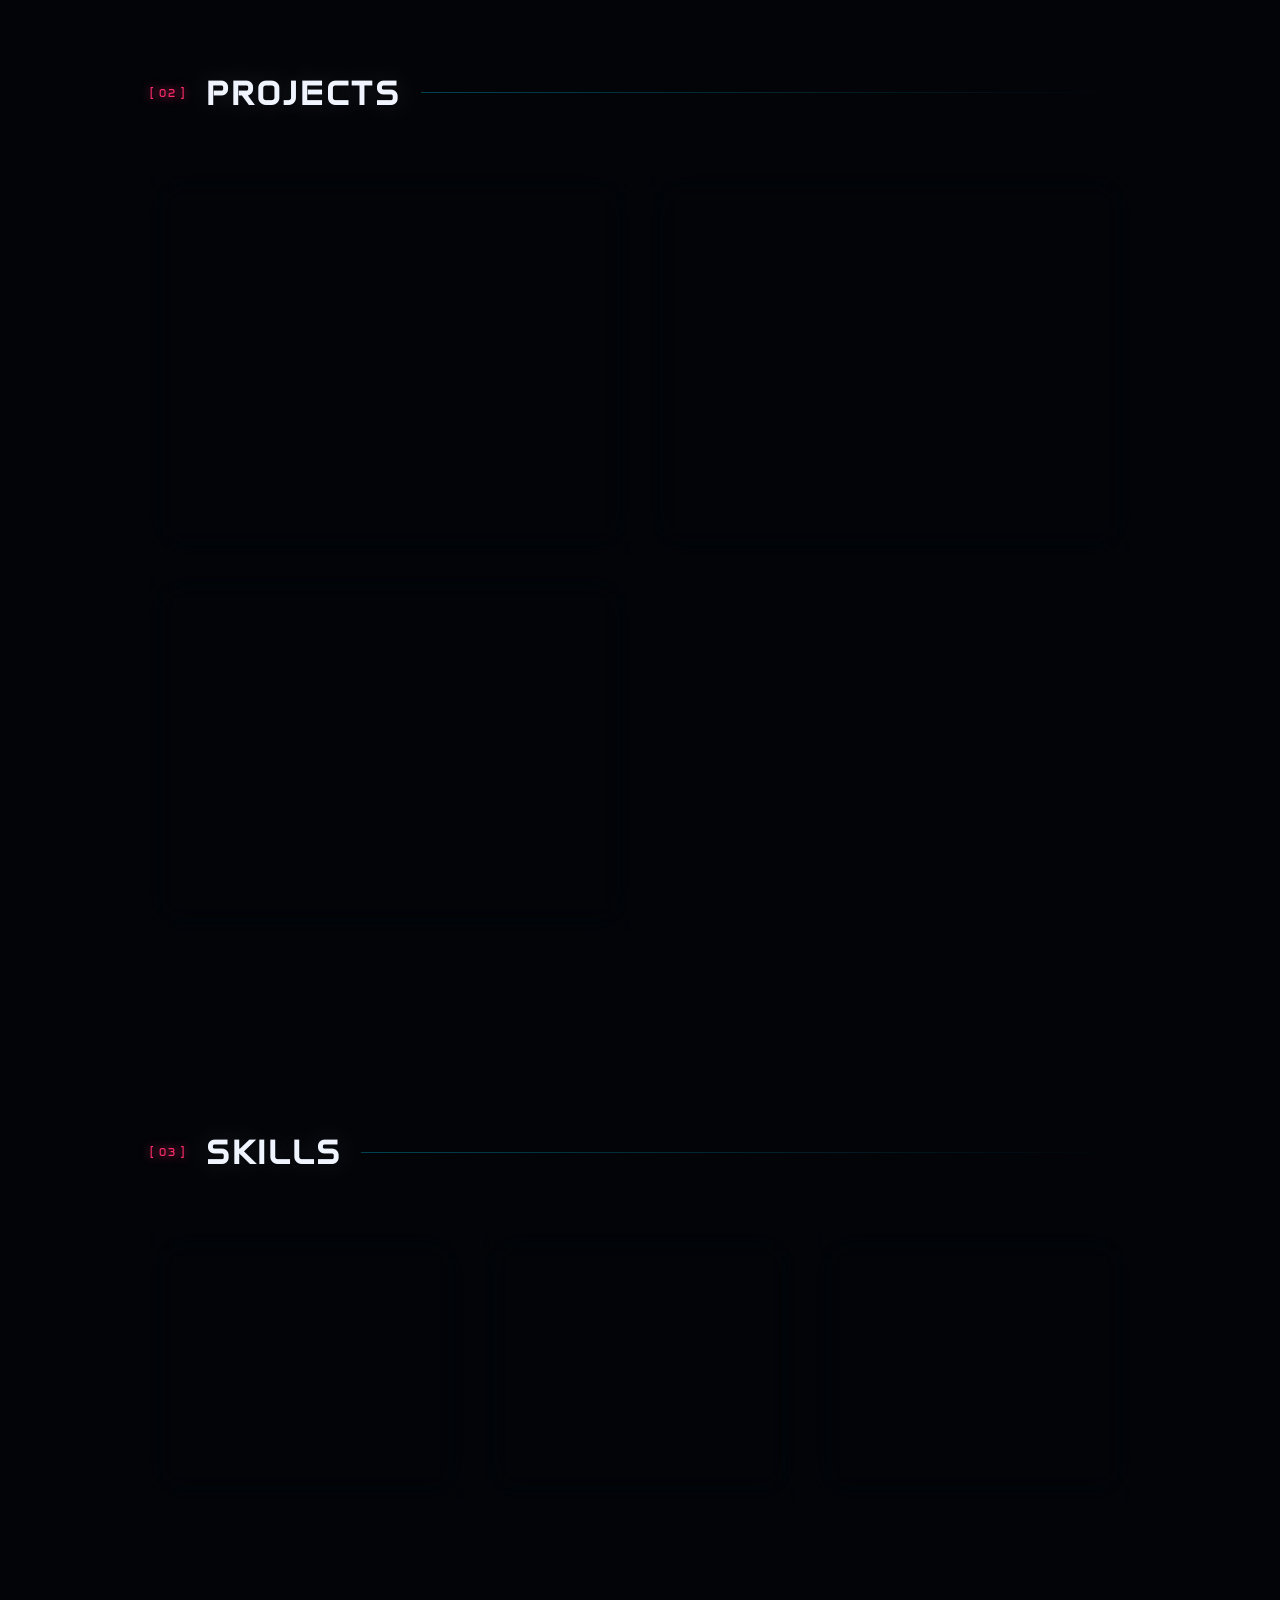
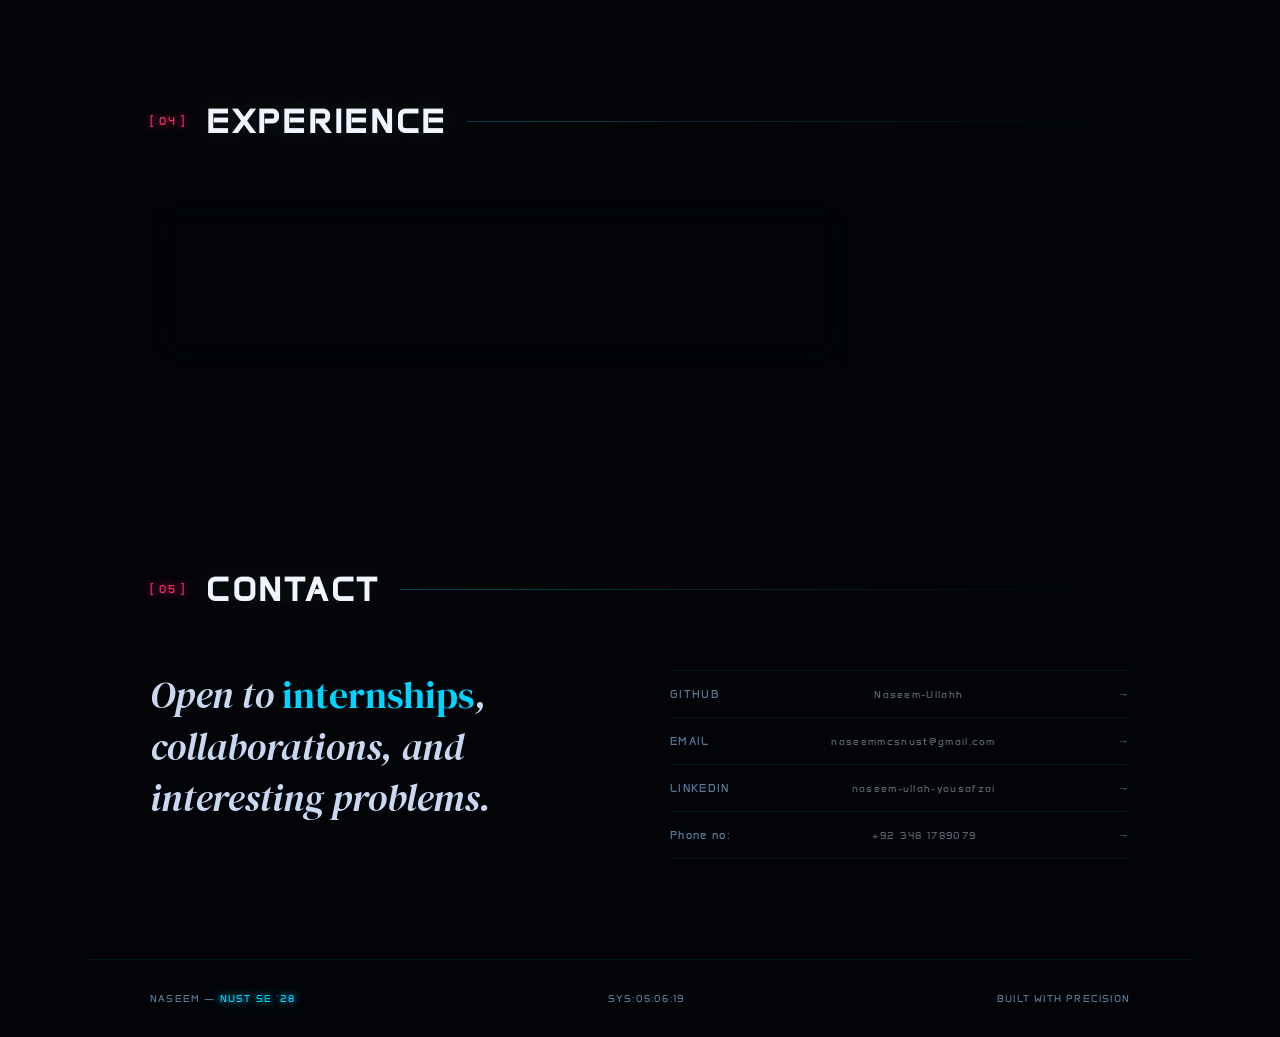
==== commit 52066149: "Updated Content" ====
--- a/index.html
+++ b/index.html
@@ -35,6 +35,7 @@
                 <li><a href="#projects">Projects</a></li>
                 <li><a href="#skills">Skills</a></li>
                 <li><a href="#contact">Contact</a></li>
+                
             </ul>
         </nav>
     </header>
@@ -72,7 +73,7 @@
                             <rect x="268" y="300" width="12" height="12" fill="none" stroke="#a855f7" stroke-width="1" transform="rotate(45 274 306)"/>
                         </svg>
                     </div>
-                    <div class="av-label">// IDENTITY VERIFIED</div>
+                    <div class="av-label"> // IDENTIFYING......</div>
                     <div class="ft ft1">NUST.SE.Y2</div>
                     <div class="ft ft2">GPA:3.0</div>
                     <div class="ft ft3">Java.C++.</div>
@@ -113,6 +114,7 @@
             <div class="sw">
                 <div class="sec-hdr reveal"><span class="sec-num">[ 02 ]</span><h2 class="sec-title">PROJECTS</h2><div class="sec-line"></div></div>
                 <div class="proj-grid">
+
                     <div class="fp reveal">
                         <div class="ptbar"><div class="pdots"><div class="pd r"></div><div class="pd y"></div><div class="pd g"></div></div><span class="ptitle">project_01.java</span></div>
                         <div class="proj-body">
@@ -120,19 +122,30 @@
                             <div class="proj-name">Smart Parking<br>Management System</div>
                             <p class="proj-desc">A role-based parking management application with admin control, user management, and a digital wallet for seamless payments. Architected with the Singleton pattern to ensure resource consistency across the system.</p>
                             <div class="ptags"><span class="ptag">Java</span><span class="ptag">OOP</span><span class="ptag v">Singleton</span><span class="ptag">Role-Based</span><span class="ptag v">Digital Wallet</span></div>
-                            <a href="https://github.com/naseem-ustaaz" target="_blank" class="plink">View Source</a>
-                        </div>
-                    </div>
-                    <div class="fp reveal">
-                        <div class="ptbar"><div class="pdots"><div class="pd r"></div><div class="pd y"></div><div class="pd g"></div></div><span class="ptitle">project_02.cpp</span></div>
+                            <!-- <a href="https://github.com/naseem-ustaaz" target="_blank" class="plink">View Source</a> -->
+                        </div>
+                    </div>
+                    <div class="fp reveal">
+                        <div class="ptbar"><div class="pdots"><div class="pd r"></div><div class="pd y"></div><div class="pd g"></div></div><span class="ptitle">project_02.jsx</span></div>
                         <div class="proj-body">
                             <div class="proj-num">// PROJ-002</div>
-                            <div class="proj-name">Personal Expense<br>Tracker</div>
-                            <p class="proj-desc">A solo-built CLI application in C++ for tracking personal expenses. Category-wise breakdowns, persistent file storage, and clean data management. Built independently — every line accounted for.</p>
-                            <div class="ptags"><span class="ptag">C++</span><span class="ptag v">CLI</span><span class="ptag">Solo Project</span><span class="ptag">File I/O</span><span class="ptag v">Data Mgmt</span></div>
-                            <a href="https://github.com/naseem-ustaaz/Personal-Expense-Tracker" target="_blank" class="plink">View Source</a>
-                        </div>
-                    </div>
+                            <div class="proj-name">FinTracker</div>
+                            <p class="proj-desc"> Architected a responsive client-side finance management platform using React hooks and Local Storage with fail-safe sync mechanisms, featuring dynamic SVG-rendered donut charts and budget progress trackers built without third-party libraries.<br>Implemented real-time transaction filtering, multi-tier budget safety monitors, and expenditure analytics using lightweight pipeline utilities.</p>
+                            <div class="ptags"><span class="ptag">React</span><span class="ptag v">GUI</span><span class="ptag">CRUD</span><span class="ptag v">Data Mgmt</span><span class="ptag">Vite</span></div>
+                            <a href="https://fintrack-lac-six.vercel.app/" target="_blank" class="plink">View Project</a>
+                        </div>
+                    </div>
+                    <div class="fp reveal">
+                        <div class="ptbar"><div class="pdots"><div class="pd r"></div><div class="pd y"></div><div class="pd g"></div></div><span class="ptitle">project_03.python</span></div>
+                        <div class="proj-body">
+                            <div class="proj-num">// PROJ-003</div>
+                            <div class="proj-name">Radioactive Decay<br>Visualizer</div>
+                            <p class="proj-desc">Built an interactive data visualisation tool in Python and Streamlit during a university hackathon, simulating radioactive decay curves in real time, ramping up on an unfamiliar framework independently under tight time constraints.</p>
+                            <div class="ptags"><span class="ptag">Python</span><span class="ptag">Streamlit</span><span class="ptag v">Hackathon</span></div>
+                            <a href="https://radioactive-decay-visualizer-rgh9bzauojo86crkgqxknb.streamlit.app/#decay-probability-p-0-129449" target="_blank" class="plink">View Project</a>
+                        </div>
+                    </div>
+
                 </div>
             </div>
         </section>
@@ -144,15 +157,15 @@
                 <div class="skills-grid">
                     <div class="fp reveal">
                         <div class="ptbar"><div class="pdots"><div class="pd r"></div><div class="pd y"></div><div class="pd g"></div></div><span class="ptitle">languages.cfg</span></div>
-                        <div class="sk-body"><div class="sk-cat">// LANGUAGES</div><div class="sk-items"><span class="si">Java</span><span class="si">C++</span><span class="si">Python</span><span class="si">C</span></div></div>
+                        <div class="sk-body"><div class="sk-cat">// LANGUAGES</div><div class="sk-items"><span class="si">Java</span><span class="si">C++</span><span class="si">C</span><span class="si">HTML5</span><span class="si">CSS3</span><span class="si">JavaScript</span><span class="si">MySQL</span></div></div>
                     </div>
                     <div class="fp reveal">
                         <div class="ptbar"><div class="pdots"><div class="pd r"></div><div class="pd y"></div><div class="pd g"></div></div><span class="ptitle">cs_core.sys</span></div>
-                        <div class="sk-body"><div class="sk-cat">// CS FUNDAMENTALS</div><div class="sk-items"><span class="si">Algorithms</span><span class="si">OS Concepts</span><span class="si">Data Structures</span><span class="si">Numerical Methods</span><span class="si">SW Architecture</span></div></div>
+                        <div class="sk-body"><div class="sk-cat">// CS FUNDAMENTALS</div><div class="sk-items"><span class="si">DSA</span><span class="si">Operating Systems</span><span class="si">Database</span><span class="si">Computer Networks</span><span class="si">Software Design and Architecture</span><span class="si">OOP</span></div></div>
                     </div>
                     <div class="fp reveal">
                         <div class="ptbar"><div class="pdots"><div class="pd r"></div><div class="pd y"></div><div class="pd g"></div></div><span class="ptitle">practices.env</span></div>
-                        <div class="sk-body"><div class="sk-cat">// CONCEPTS</div><div class="sk-items"><span class="si">OOP</span><span class="si">Design Patterns</span><span class="si">Git & GitHub</span><span class="si">UML</span><span class="si">Process Scheduling</span></div></div>
+                        <div class="sk-body"><div class="sk-cat">// TOOLS</div><div class="sk-items"><span class="si">Git & Github</span><span class="si">MS Office Suite</span><span class="si">Node.js</span><span class="si">Supabase</span></div></div>
                     </div>
                 </div>
             </div>
@@ -161,7 +174,7 @@
         <!--================VOLUME SECTION=====================-->
         <section id="vol">
             <div class="sw">
-                <div class="sec-hdr reveal"><span class="sec-num">[ 04 ]</span><h2 class="sec-title">VOLUNTEERING</h2><div class="sec-line"></div></div>
+                <div class="sec-hdr reveal"><span class="sec-num">[ 04 ]</span><h2 class="sec-title">EXPERIENCE</h2><div class="sec-line"></div></div>
                 <div class="fp reveal" style="max-width:700px;">
                     <div class="ptbar"><div class="pdots"><div class="pd r"></div><div class="pd y"></div><div class="pd g"></div></div><span class="ptitle">service_record.log</span></div>
                     <div class="vol-body">
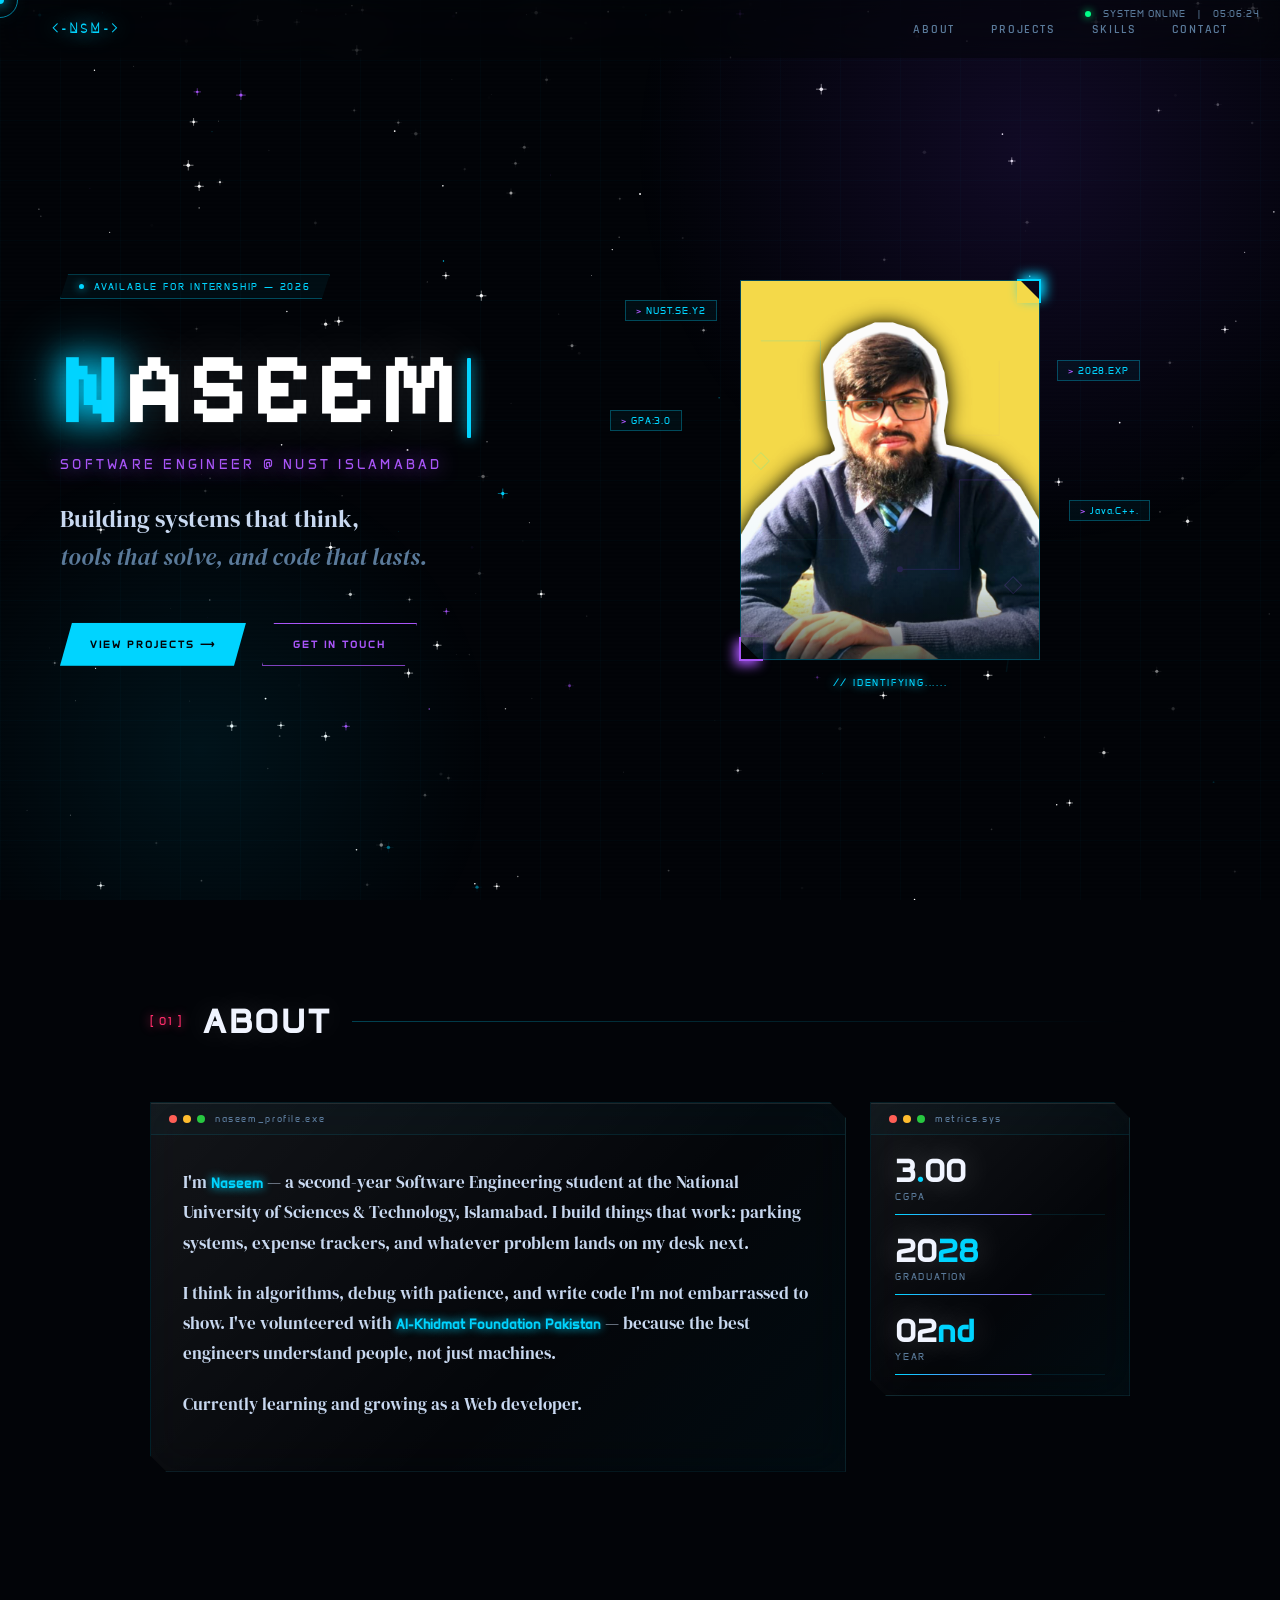
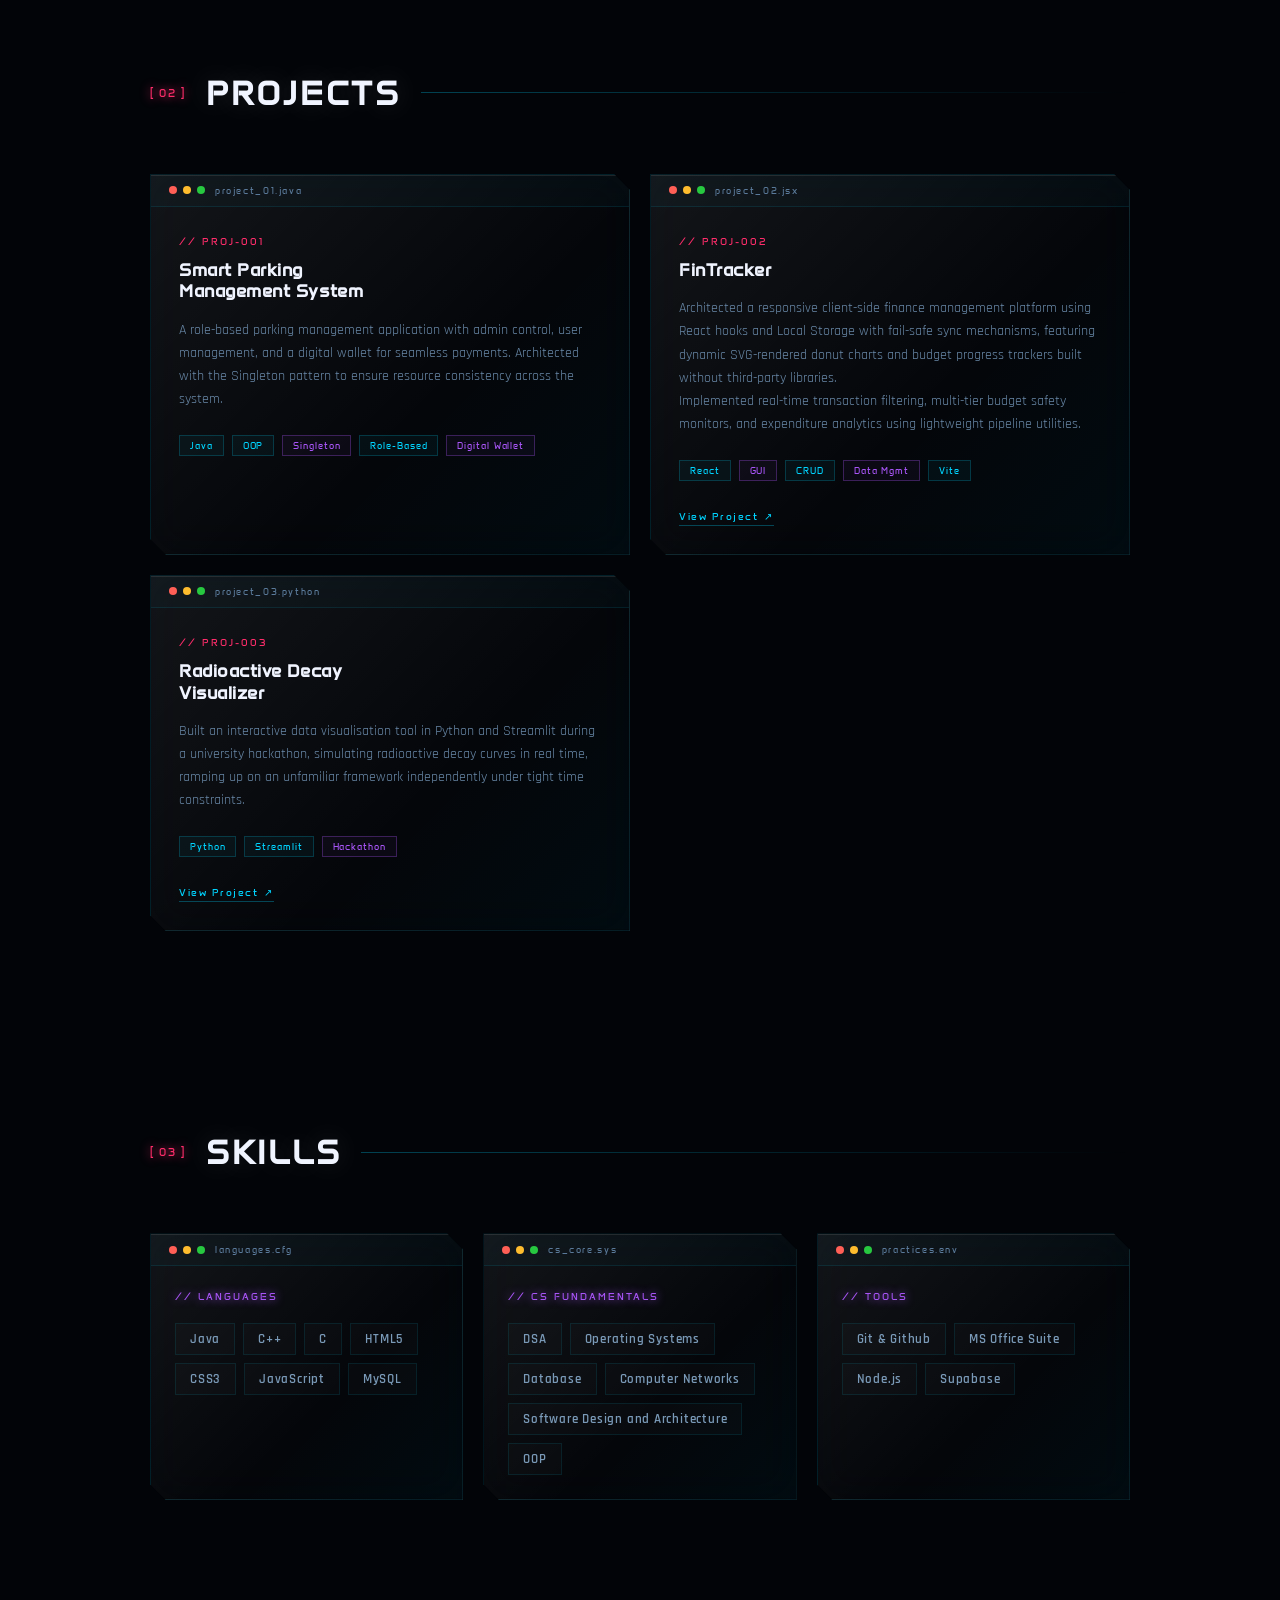
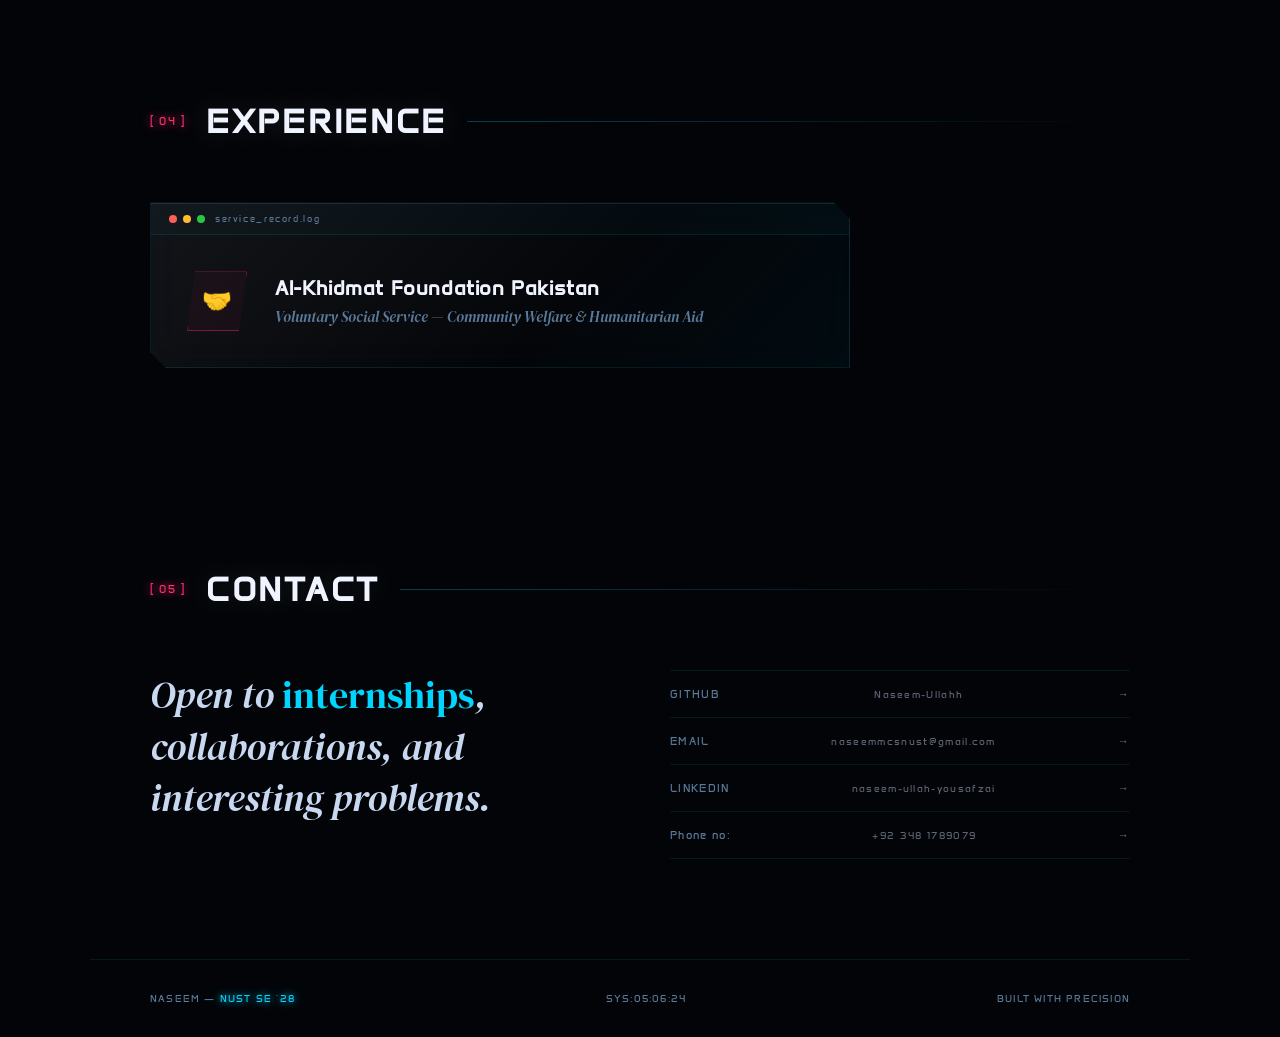
==== commit e31597ca: "Updated Content" ====
--- a/index.html
+++ b/index.html
@@ -195,7 +195,7 @@
                     </div>
                     <div class="reveal">
                         <a class="ci" href="https://github.com/Naseem-Ullahh" target="_blank"><span>GITHUB</span><span class="cv">Naseem-Ullahh</span><span class="ca">→</span></a>
-                        <a class="ci" href="mailto:naseemmcsnust@gmail.com"><span>EMAIL</span><span class="cv">naseemmcsnust@gmail.com</span><span class="ca">→</span></a>
+                        <a class="ci" href="mailto:naseem2c56@gmail.com"><span>EMAIL</span><span class="cv">naseemmcsnust@gmail.com</span><span class="ca">→</span></a>
                         <a class="ci" href="https://www.linkedin.com/in/naseem-ullah-yousafzai/" target="_blank"><span>LINKEDIN</span><span class="cv">naseem-ullah-yousafzai</span><span class="ca">→</span></a>
                         <a class="ci" href="tel:+923481789079"><span>Phone no: </span><span class="cv">+92 348 1789079</span><span class="ca">→</span></a>
                     </div>
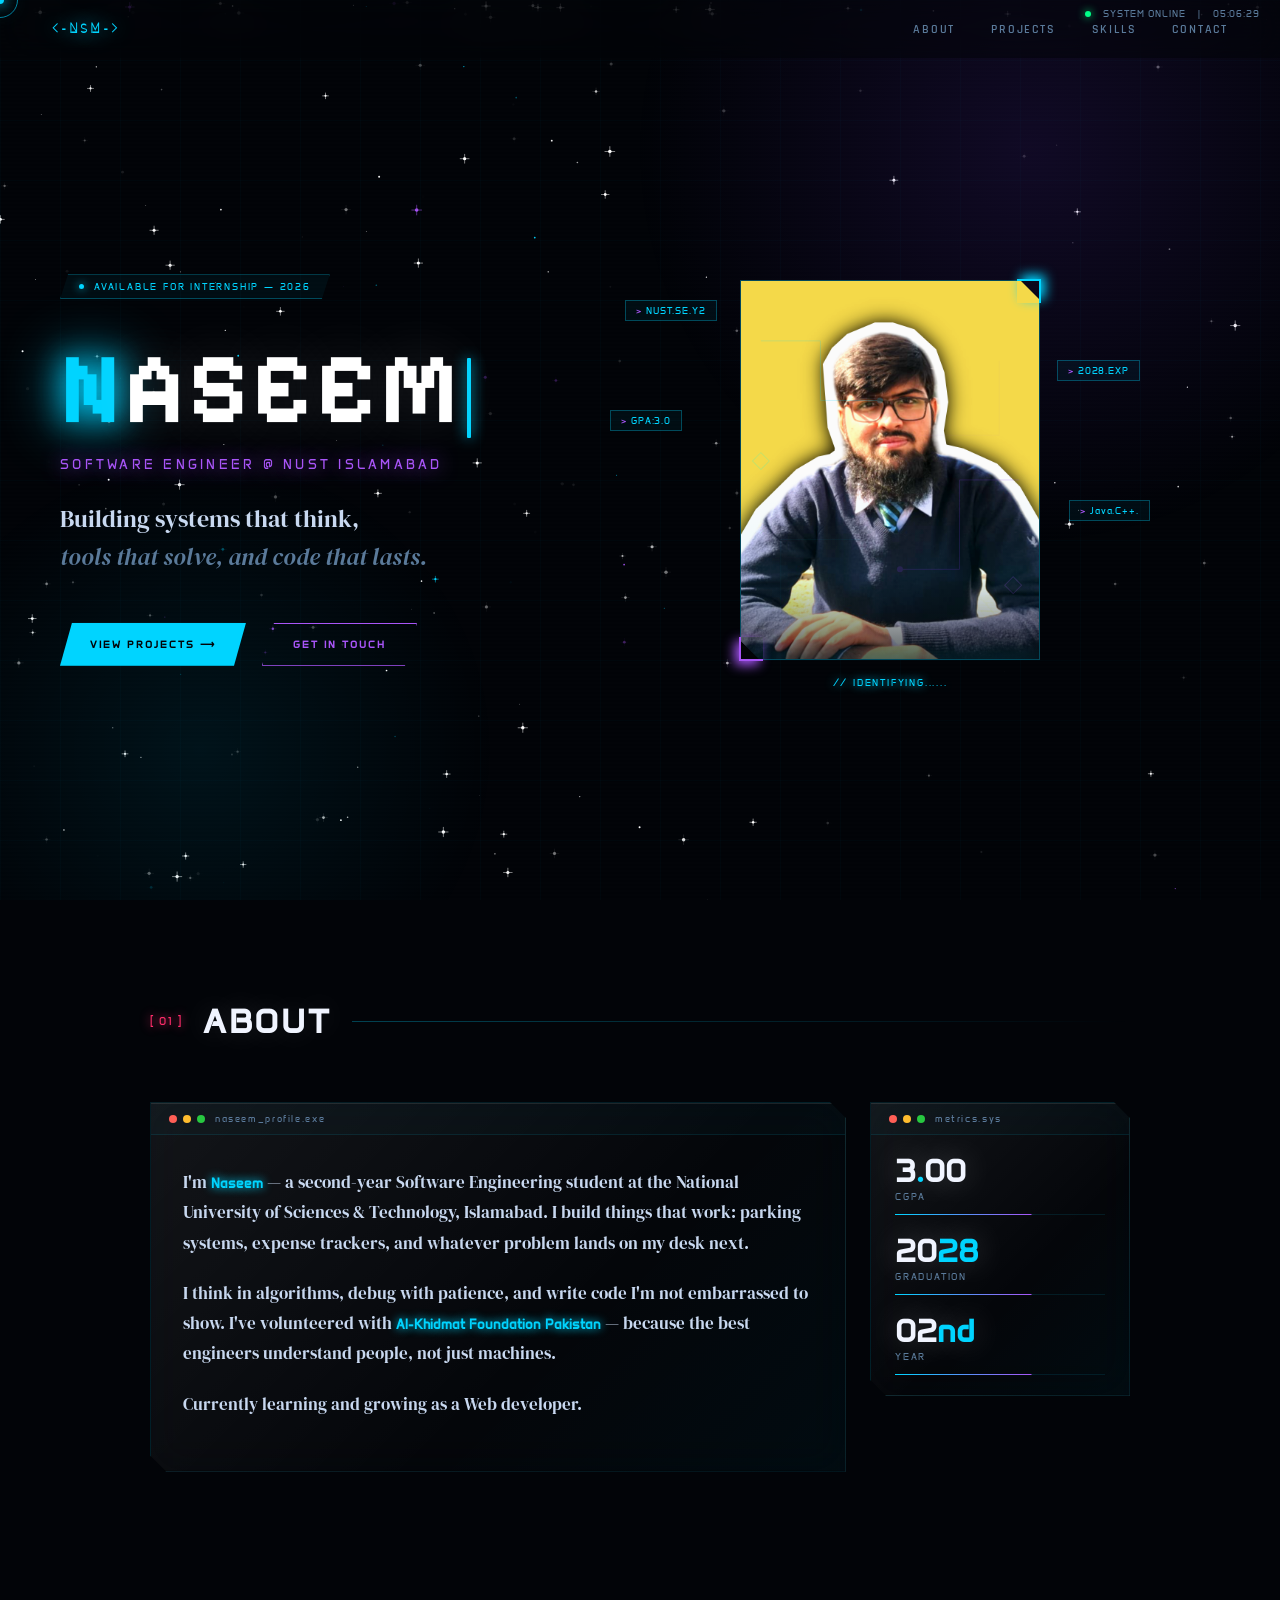
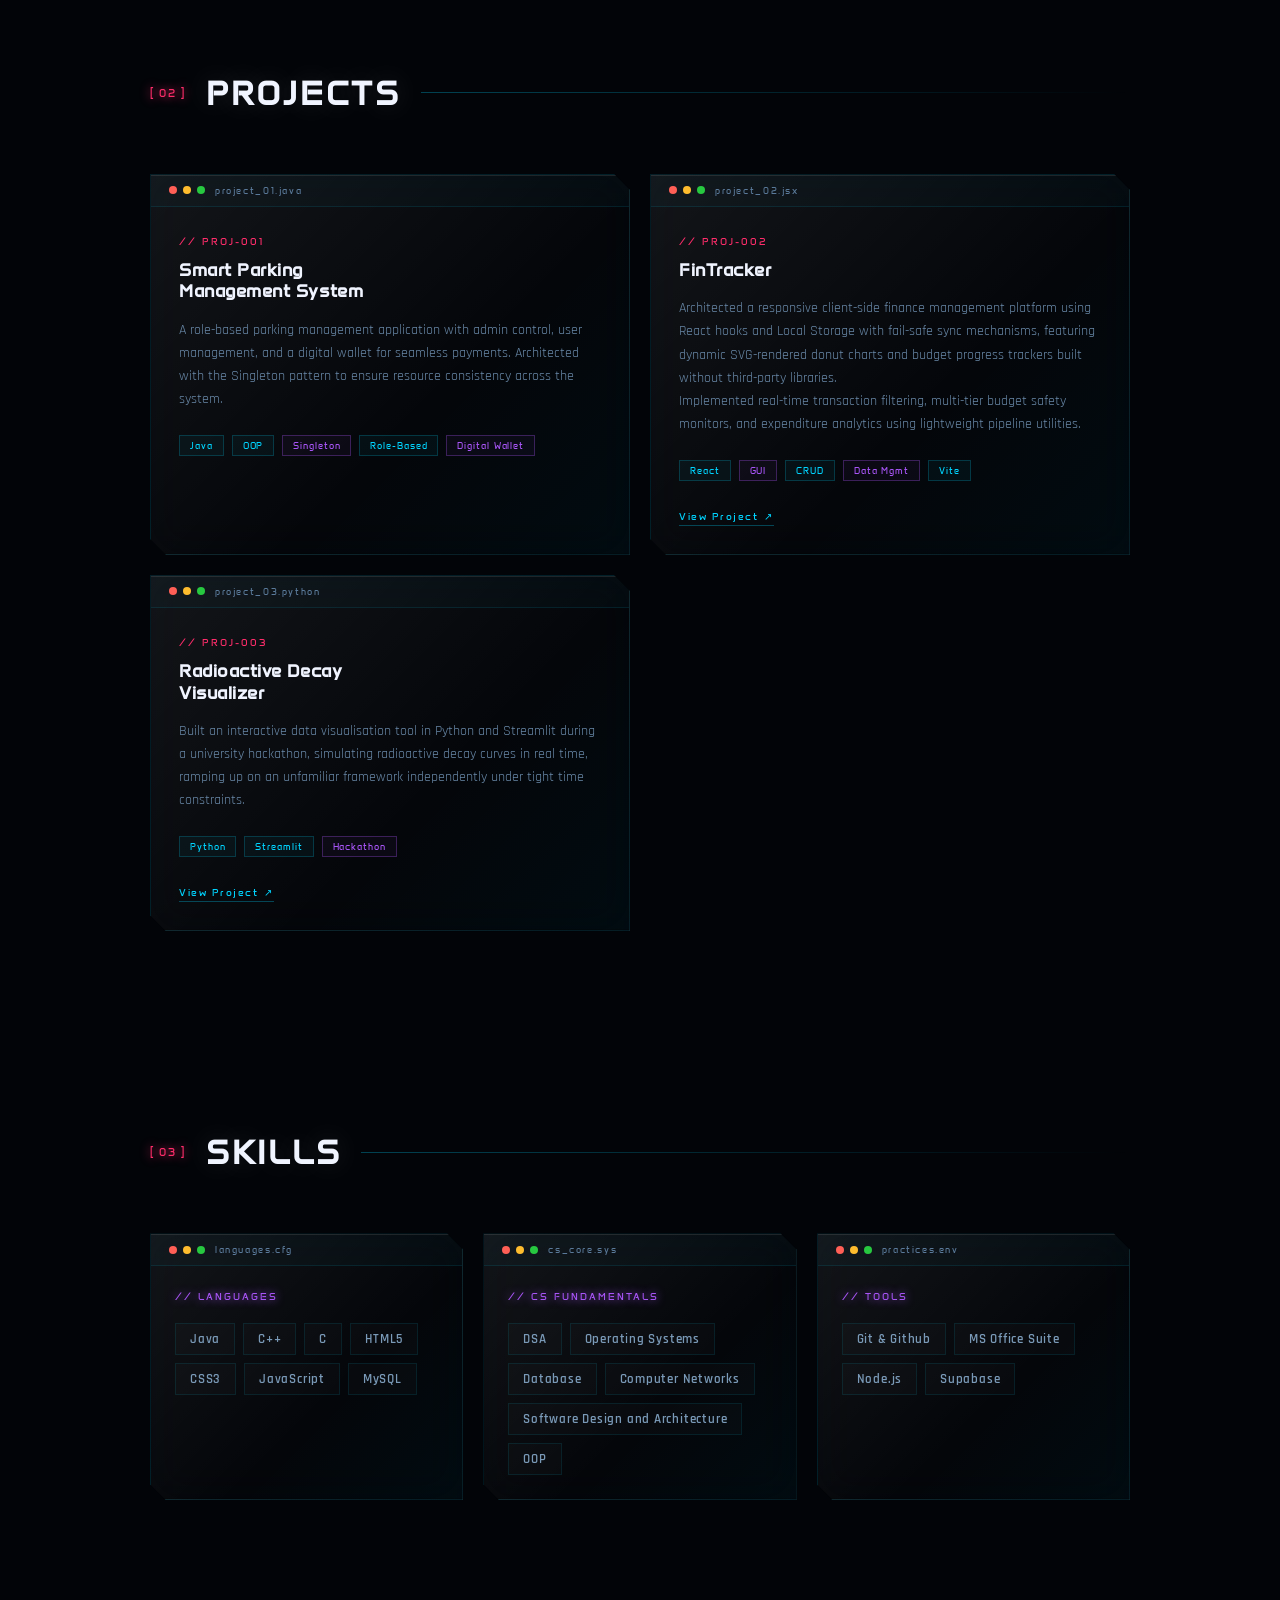
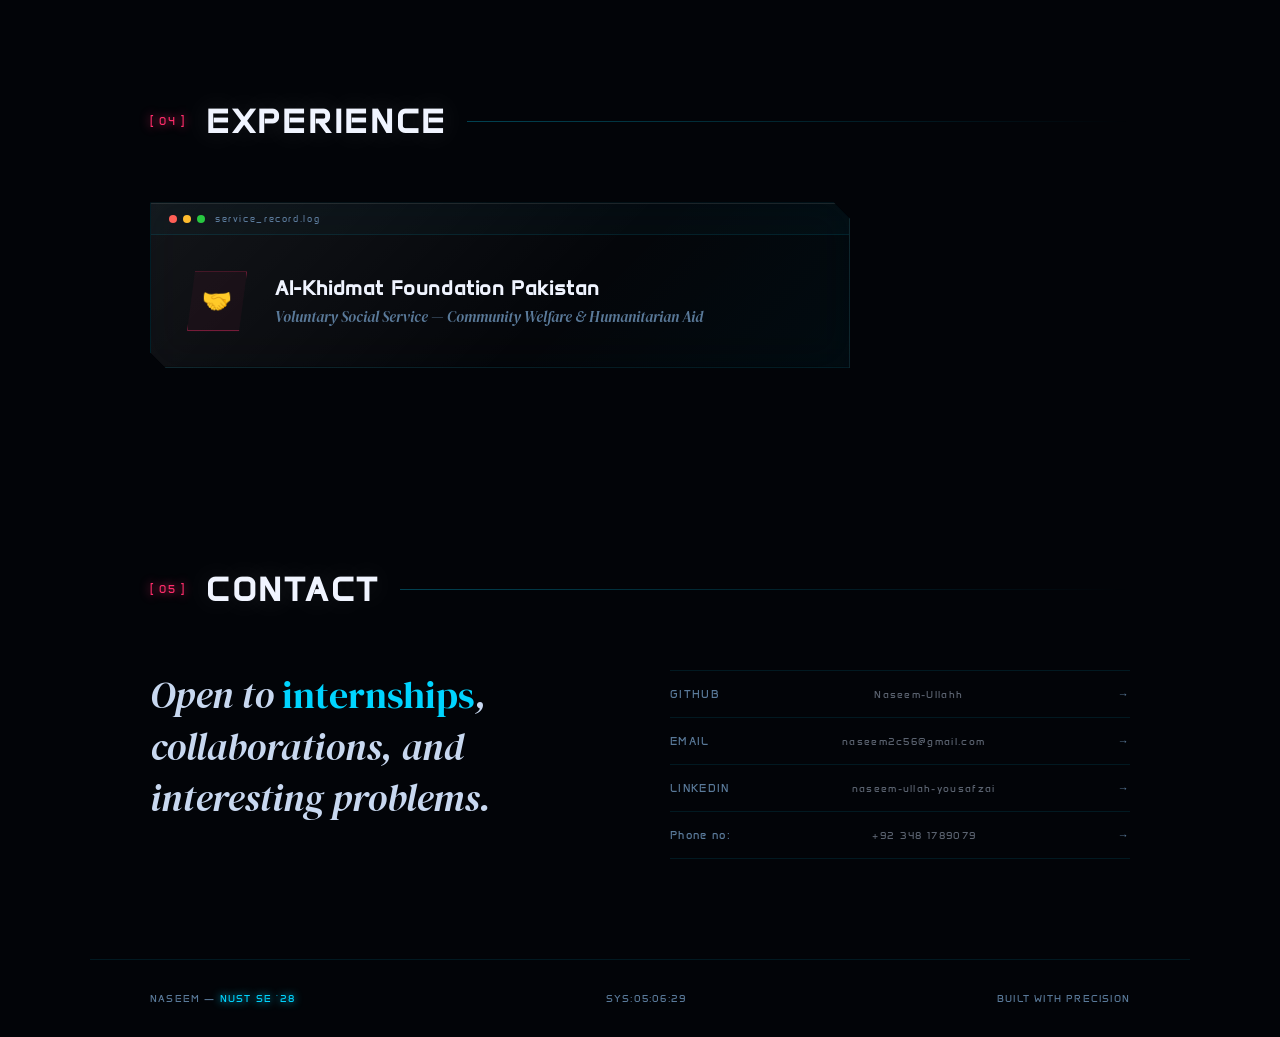
==== commit dfe675eb: "Updated Content" ====
--- a/index.html
+++ b/index.html
@@ -195,7 +195,7 @@
                     </div>
                     <div class="reveal">
                         <a class="ci" href="https://github.com/Naseem-Ullahh" target="_blank"><span>GITHUB</span><span class="cv">Naseem-Ullahh</span><span class="ca">→</span></a>
-                        <a class="ci" href="mailto:naseem2c56@gmail.com"><span>EMAIL</span><span class="cv">naseemmcsnust@gmail.com</span><span class="ca">→</span></a>
+                        <a class="ci" href="mailto:naseem2c56@gmail.com"><span>EMAIL</span><span class="cv">naseem2c56@gmail.com</span><span class="ca">→</span></a>
                         <a class="ci" href="https://www.linkedin.com/in/naseem-ullah-yousafzai/" target="_blank"><span>LINKEDIN</span><span class="cv">naseem-ullah-yousafzai</span><span class="ca">→</span></a>
                         <a class="ci" href="tel:+923481789079"><span>Phone no: </span><span class="cv">+92 348 1789079</span><span class="ca">→</span></a>
                     </div>
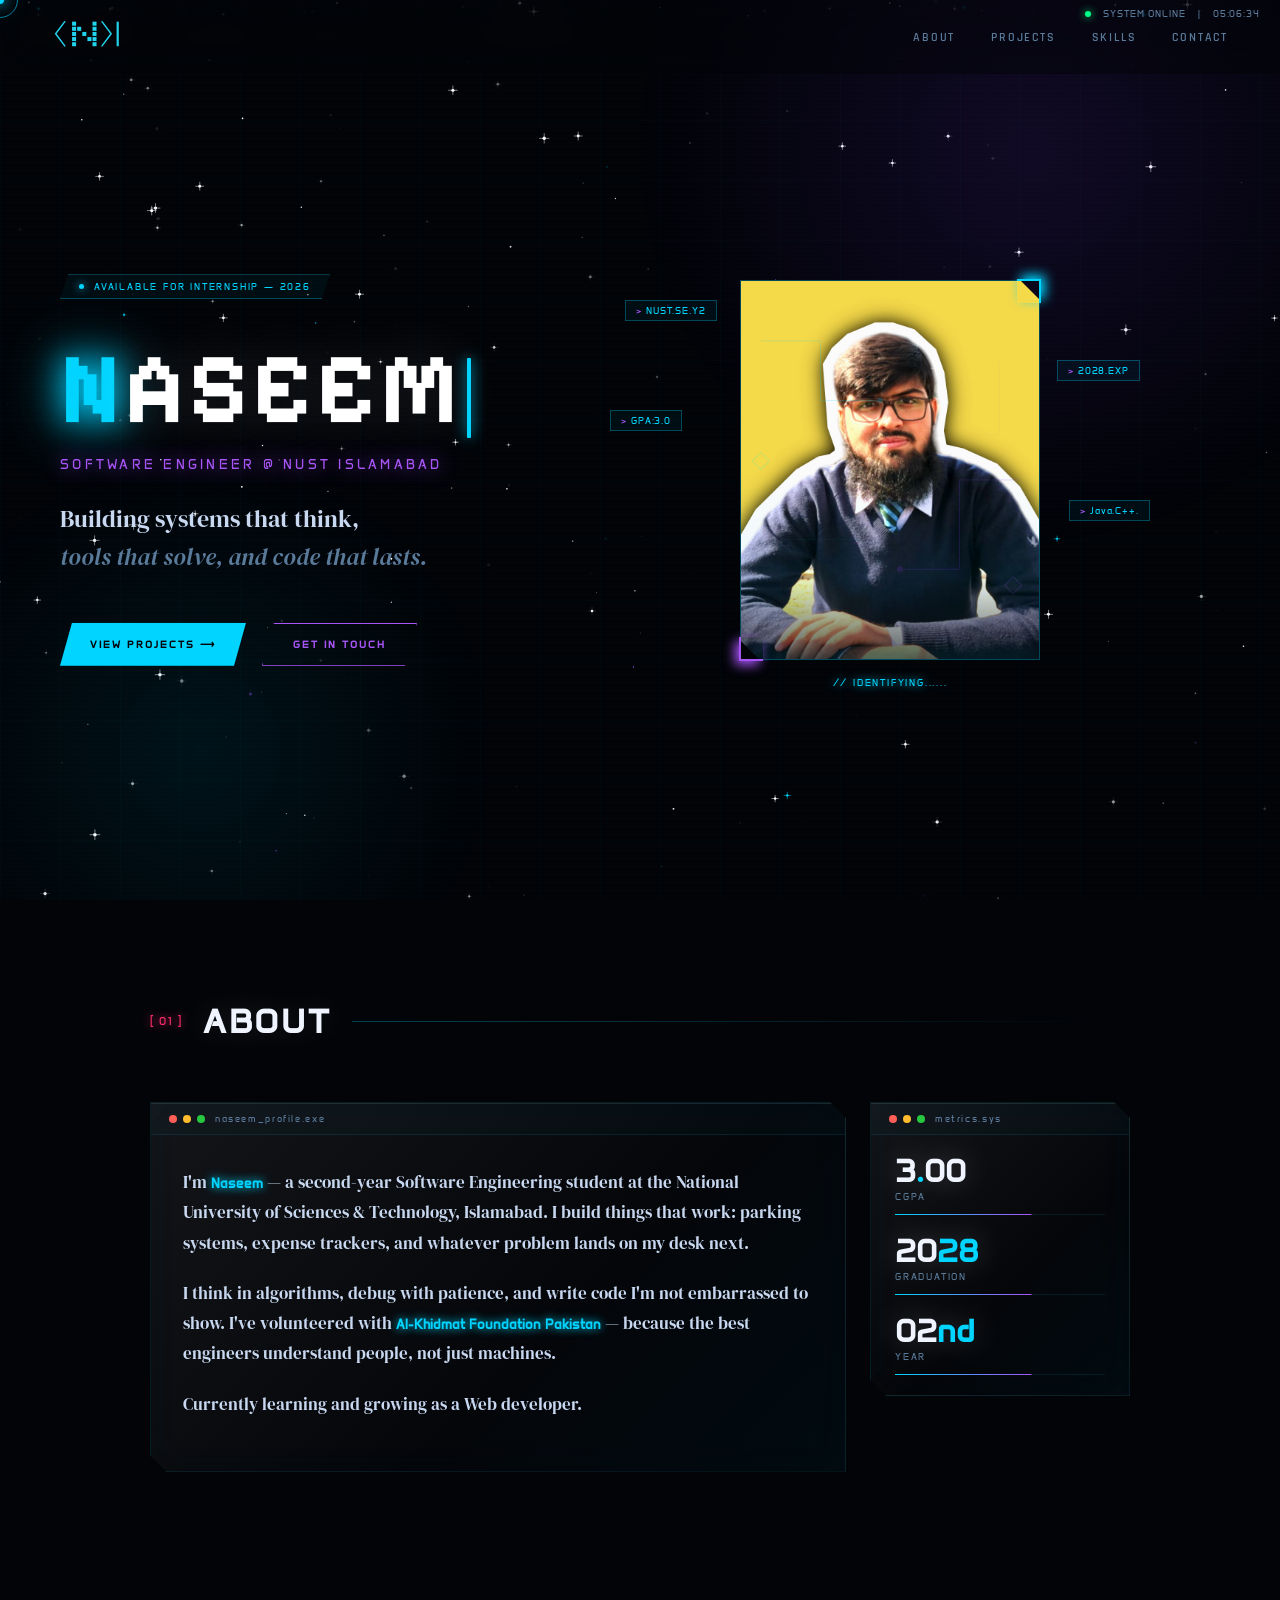
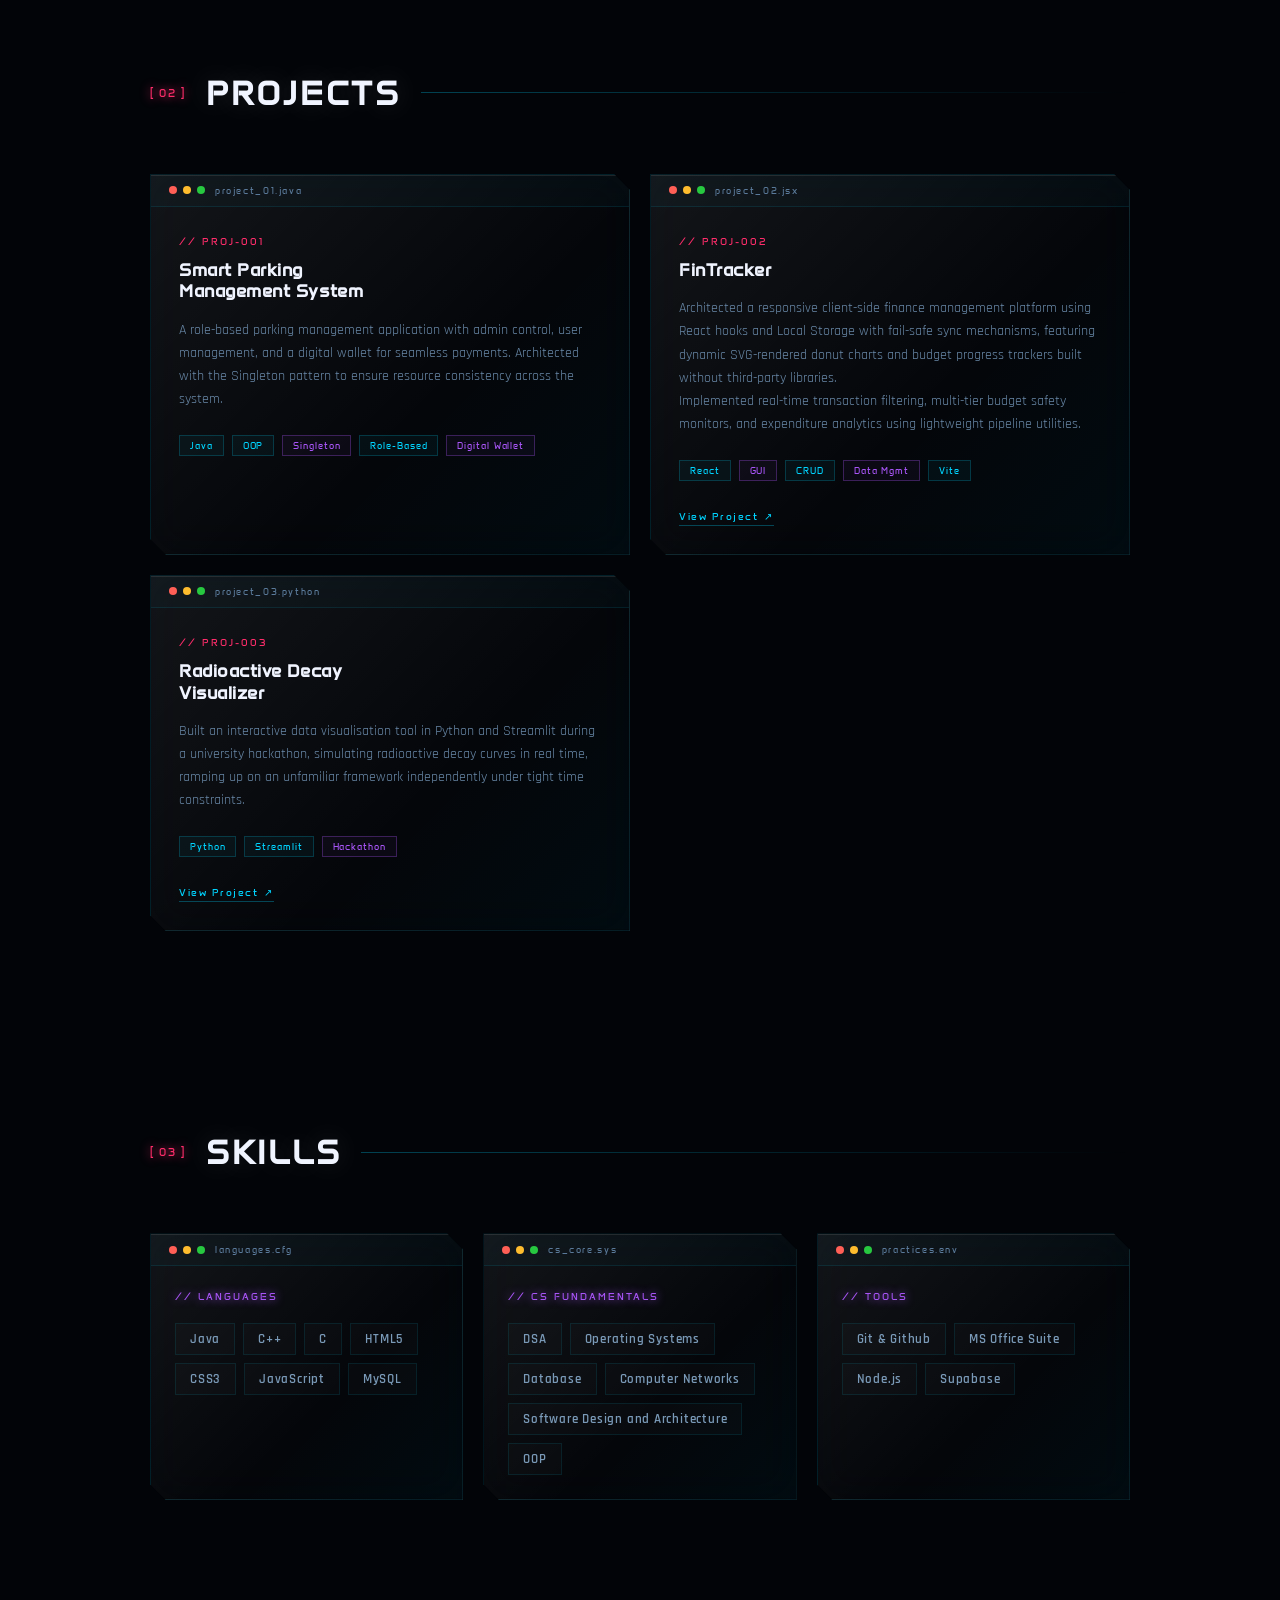
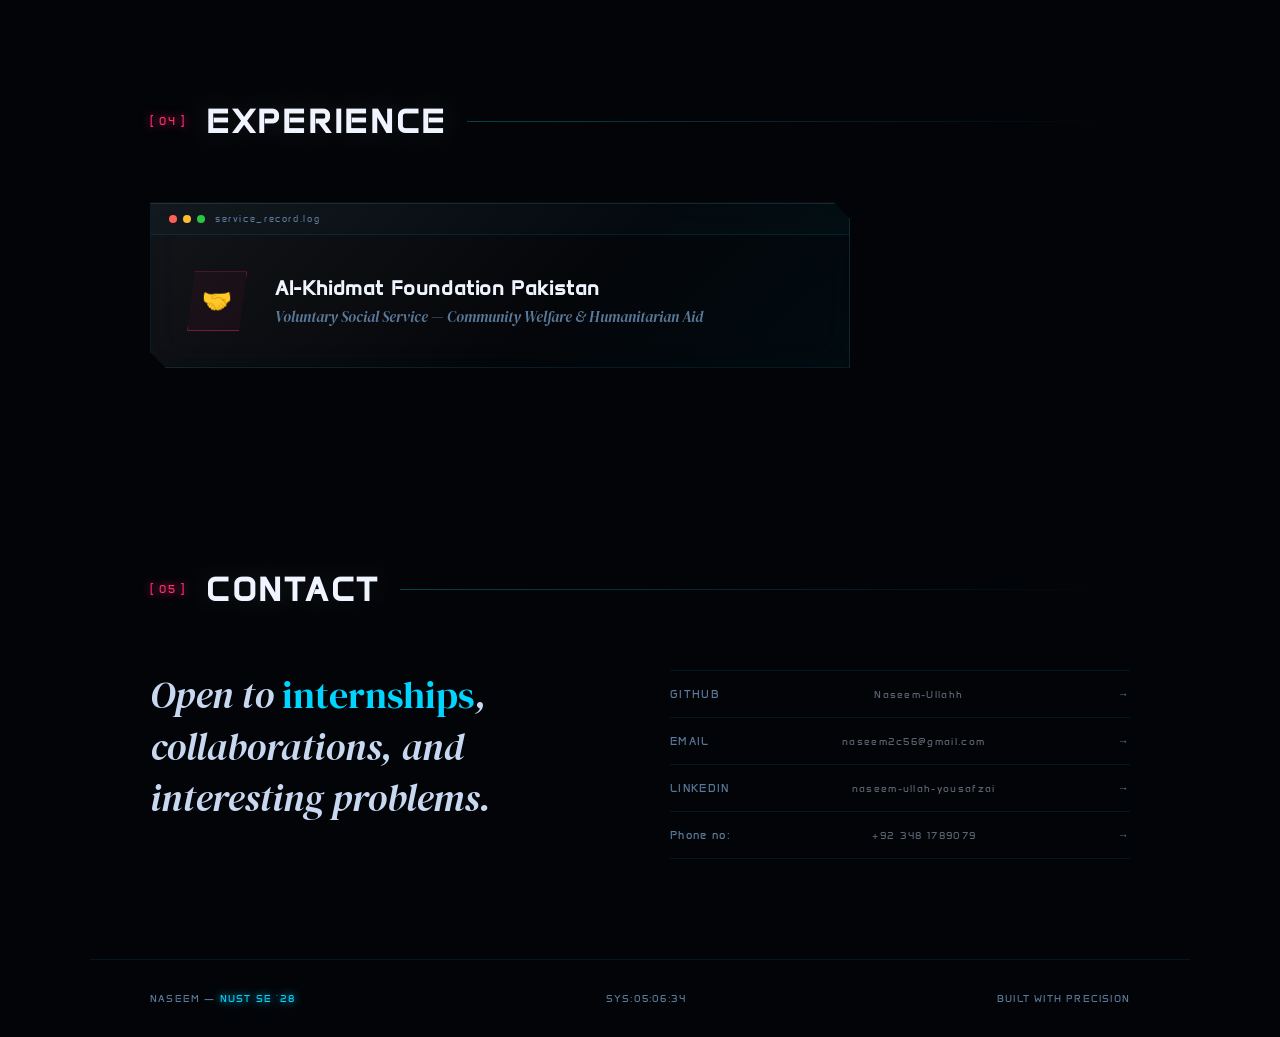
==== commit 9e45af9f: "Updated nav-logo and favicon" ====
--- a/index.html
+++ b/index.html
@@ -6,11 +6,12 @@
     <title>NASEEM — SE@NUST</title>
     
     <link rel="preconnect" href="https://fonts.googleapis.com">
-<link rel="preconnect" href="https://fonts.gstatic.com" crossorigin>
-<link href="https://fonts.googleapis.com/css2?family=Anta&family=Goldman:wght@400;700&family=Megrim&family=Pixelify+Sans:wght@400..700&family=Rubik+Broken+Fax&family=Rubik+Doodle+Triangles&display=swap" rel="stylesheet">
-
-<link href="https://fonts.googleapis.com/css2?family=DM+Serif+Display&family=Pixelify+Sans:wght@400..700&family=Rajdhani:wght@300;400;500;600;700&family=Rubik+Doodle+Triangles&display=swap" rel="stylesheet">
+    <link rel="preconnect" href="https://fonts.gstatic.com" crossorigin>
+    <link href="https://fonts.googleapis.com/css2?family=Anta&family=Goldman:wght@400;700&family=Megrim&family=Pixelify+Sans:wght@400..700&family=Rubik+Broken+Fax&family=Rubik+Doodle+Triangles&display=swap" rel="stylesheet">
+
+    <link href="https://fonts.googleapis.com/css2?family=DM+Serif+Display&family=Pixelify+Sans:wght@400..700&family=Rajdhani:wght@300;400;500;600;700&family=Rubik+Doodle+Triangles&display=swap" rel="stylesheet">
     <link rel="stylesheet" href="style.css">
+    <link rel="icon" type="image/svg+xml" href="/favicon-icon.svg">
 </head>
 <body>
     <!--______________________________HEADER SECTION_________________________-->
@@ -29,7 +30,7 @@
         </div>
 
         <nav id="navbar">
-            <a href="#hero" class="nav-logo"><-NsM-></a>
+            <a href="#hero" class="nav-logo" ><img src="/nav-logo.svg" alt="<-NsM->" height="33px"></a>
             <ul class="nav-links">
                 <li><a href="#about">About</a></li>
                 <li><a href="#projects">Projects</a></li>
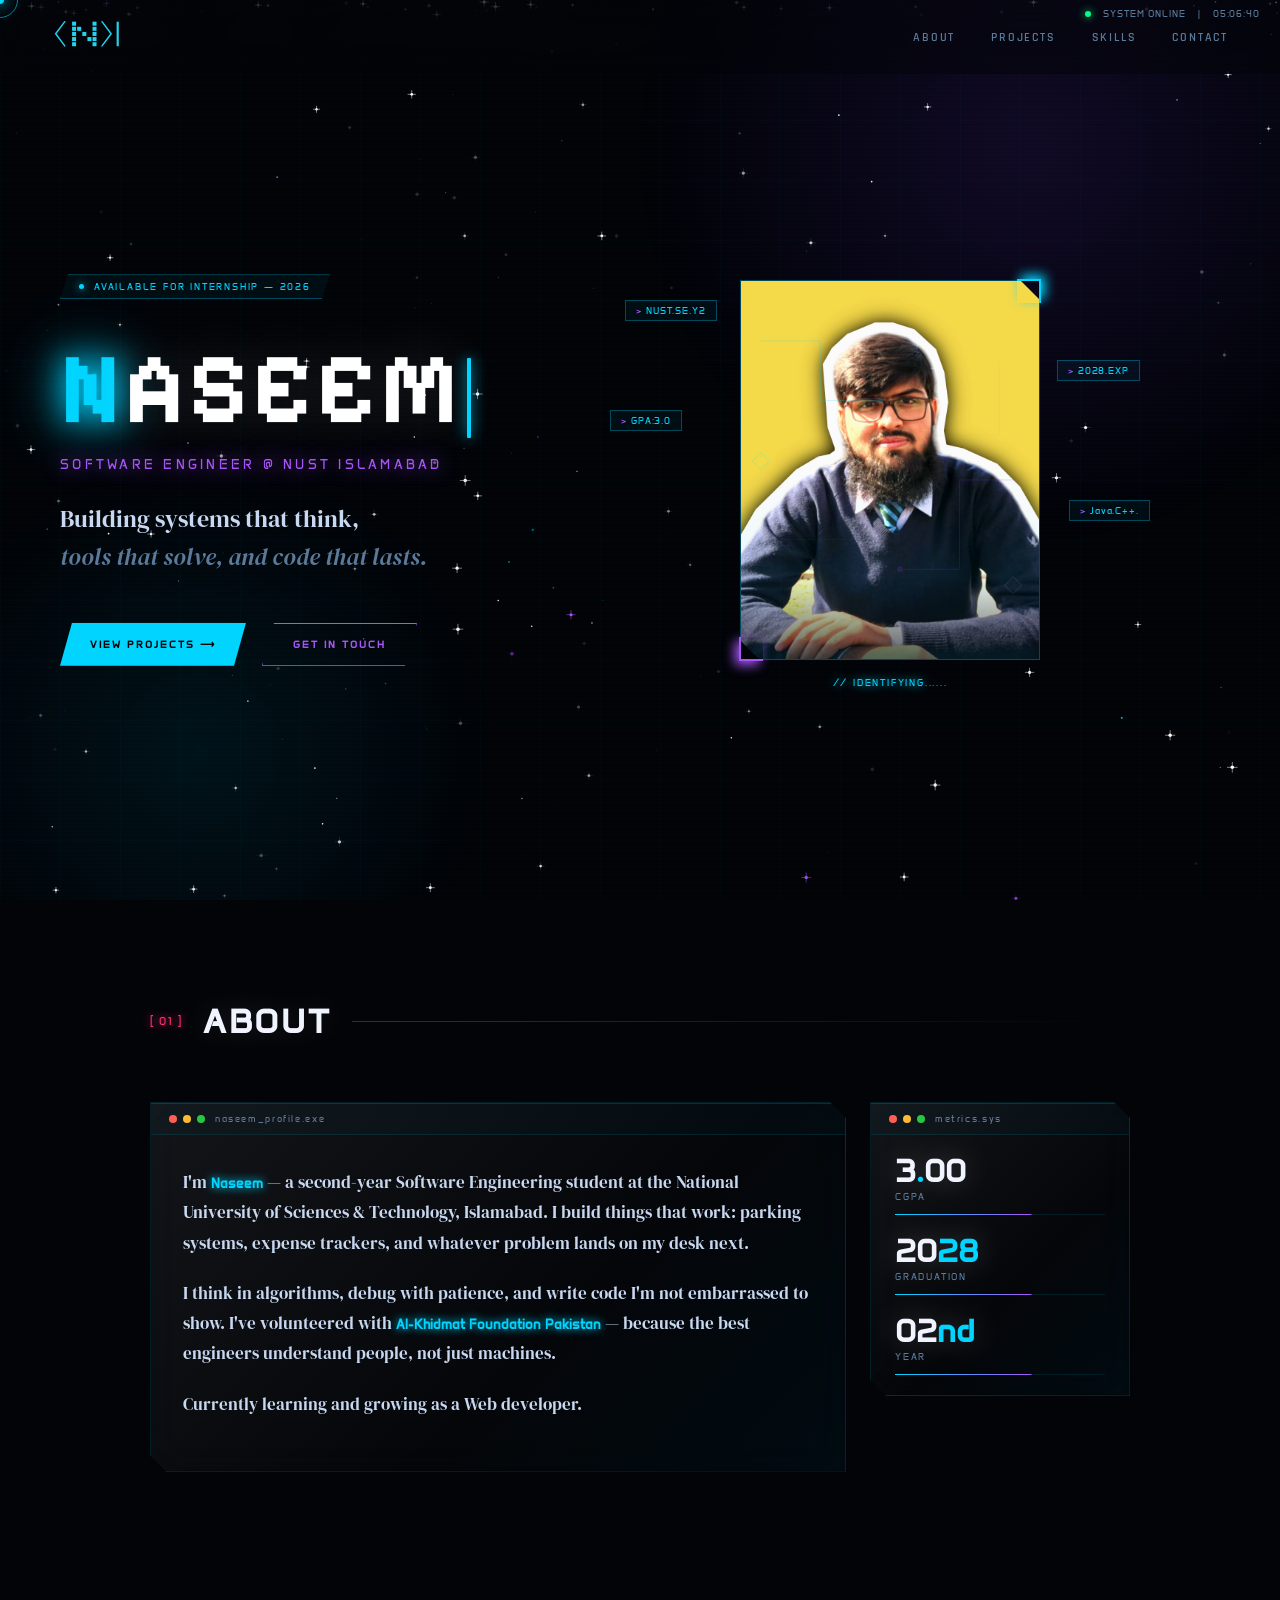
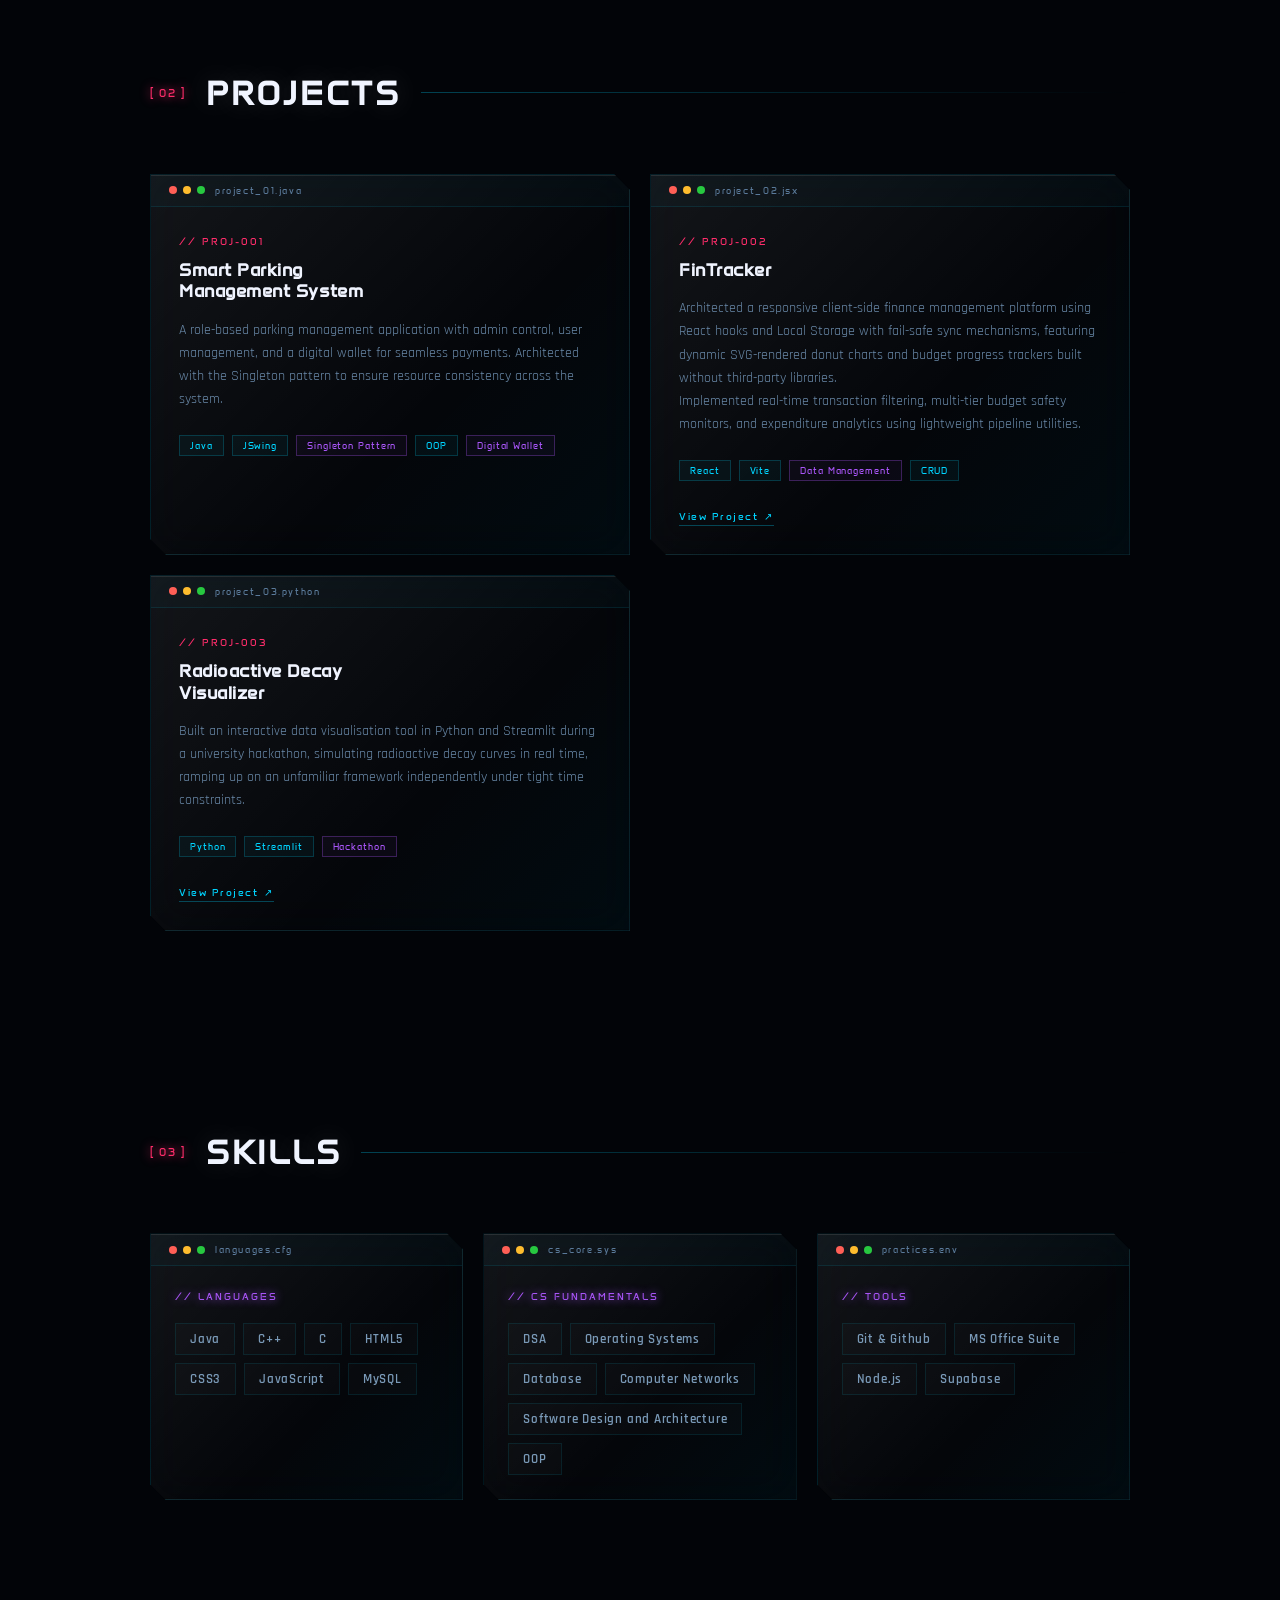
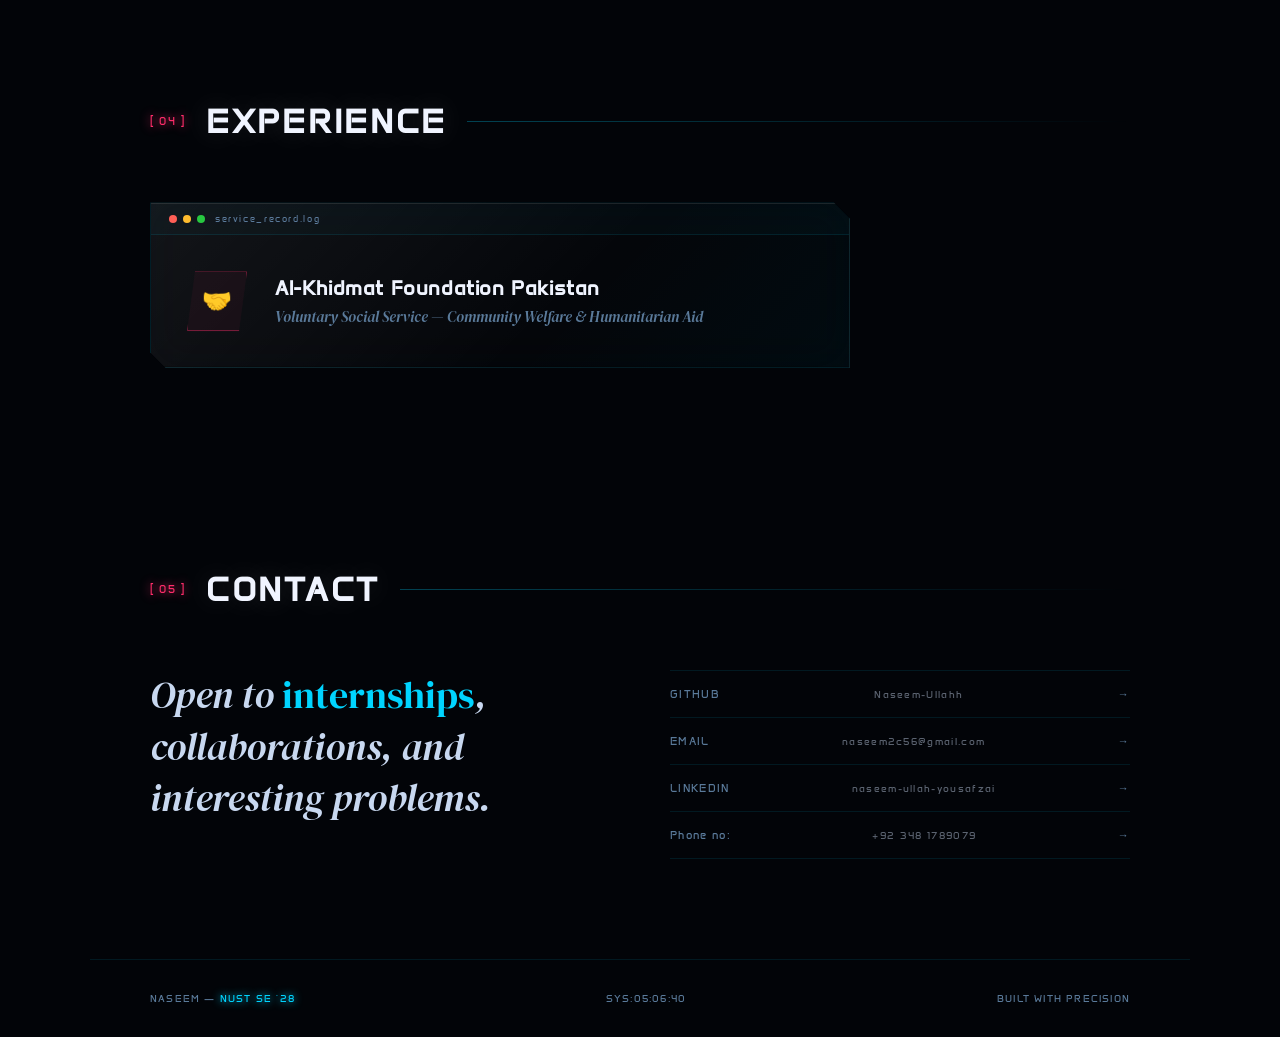
==== commit 752e0924: "Improved responsive" ====
--- a/index.html
+++ b/index.html
@@ -122,7 +122,7 @@
                             <div class="proj-num">// PROJ-001</div>
                             <div class="proj-name">Smart Parking<br>Management System</div>
                             <p class="proj-desc">A role-based parking management application with admin control, user management, and a digital wallet for seamless payments. Architected with the Singleton pattern to ensure resource consistency across the system.</p>
-                            <div class="ptags"><span class="ptag">Java</span><span class="ptag">OOP</span><span class="ptag v">Singleton</span><span class="ptag">Role-Based</span><span class="ptag v">Digital Wallet</span></div>
+                            <div class="ptags"><span class="ptag">Java</span><span class="ptag">JSwing</span><span class="ptag v">Singleton Pattern</span><span class="ptag">OOP</span><span class="ptag v">Digital Wallet</span></div>
                             <!-- <a href="https://github.com/naseem-ustaaz" target="_blank" class="plink">View Source</a> -->
                         </div>
                     </div>
@@ -132,7 +132,7 @@
                             <div class="proj-num">// PROJ-002</div>
                             <div class="proj-name">FinTracker</div>
                             <p class="proj-desc"> Architected a responsive client-side finance management platform using React hooks and Local Storage with fail-safe sync mechanisms, featuring dynamic SVG-rendered donut charts and budget progress trackers built without third-party libraries.<br>Implemented real-time transaction filtering, multi-tier budget safety monitors, and expenditure analytics using lightweight pipeline utilities.</p>
-                            <div class="ptags"><span class="ptag">React</span><span class="ptag v">GUI</span><span class="ptag">CRUD</span><span class="ptag v">Data Mgmt</span><span class="ptag">Vite</span></div>
+                            <div class="ptags"><span class="ptag">React</span><span class="ptag">Vite</span><span class="ptag v">Data Management</span><span class="ptag">CRUD</span></div>
                             <a href="https://fintrack-lac-six.vercel.app/" target="_blank" class="plink">View Project</a>
                         </div>
                     </div>
--- a/style.css
+++ b/style.css
@@ -873,8 +873,17 @@
   
   /* --- RESPONSIVE --- */
   @media (max-width: 900px) {
-    #hero { flex-direction: column; padding: 100px 30px 60px; }
-    .hero-visual { display: none; }
+      #hero { flex-direction: column; padding: 100px 30px 60px; }
+      .hero-visual {
+        display: block;
+        width: min(82vw, 300px);
+        margin-top: 28px;
+      }
+      .avatar-frame {
+        width: 100%;
+        aspect-ratio: 300 / 380;
+        height: auto;
+      }
     .about-grid { grid-template-columns: 1fr; }
     .proj-grid { grid-template-columns: 1fr; }
     .skills-grid { grid-template-columns: 1fr 1fr; }
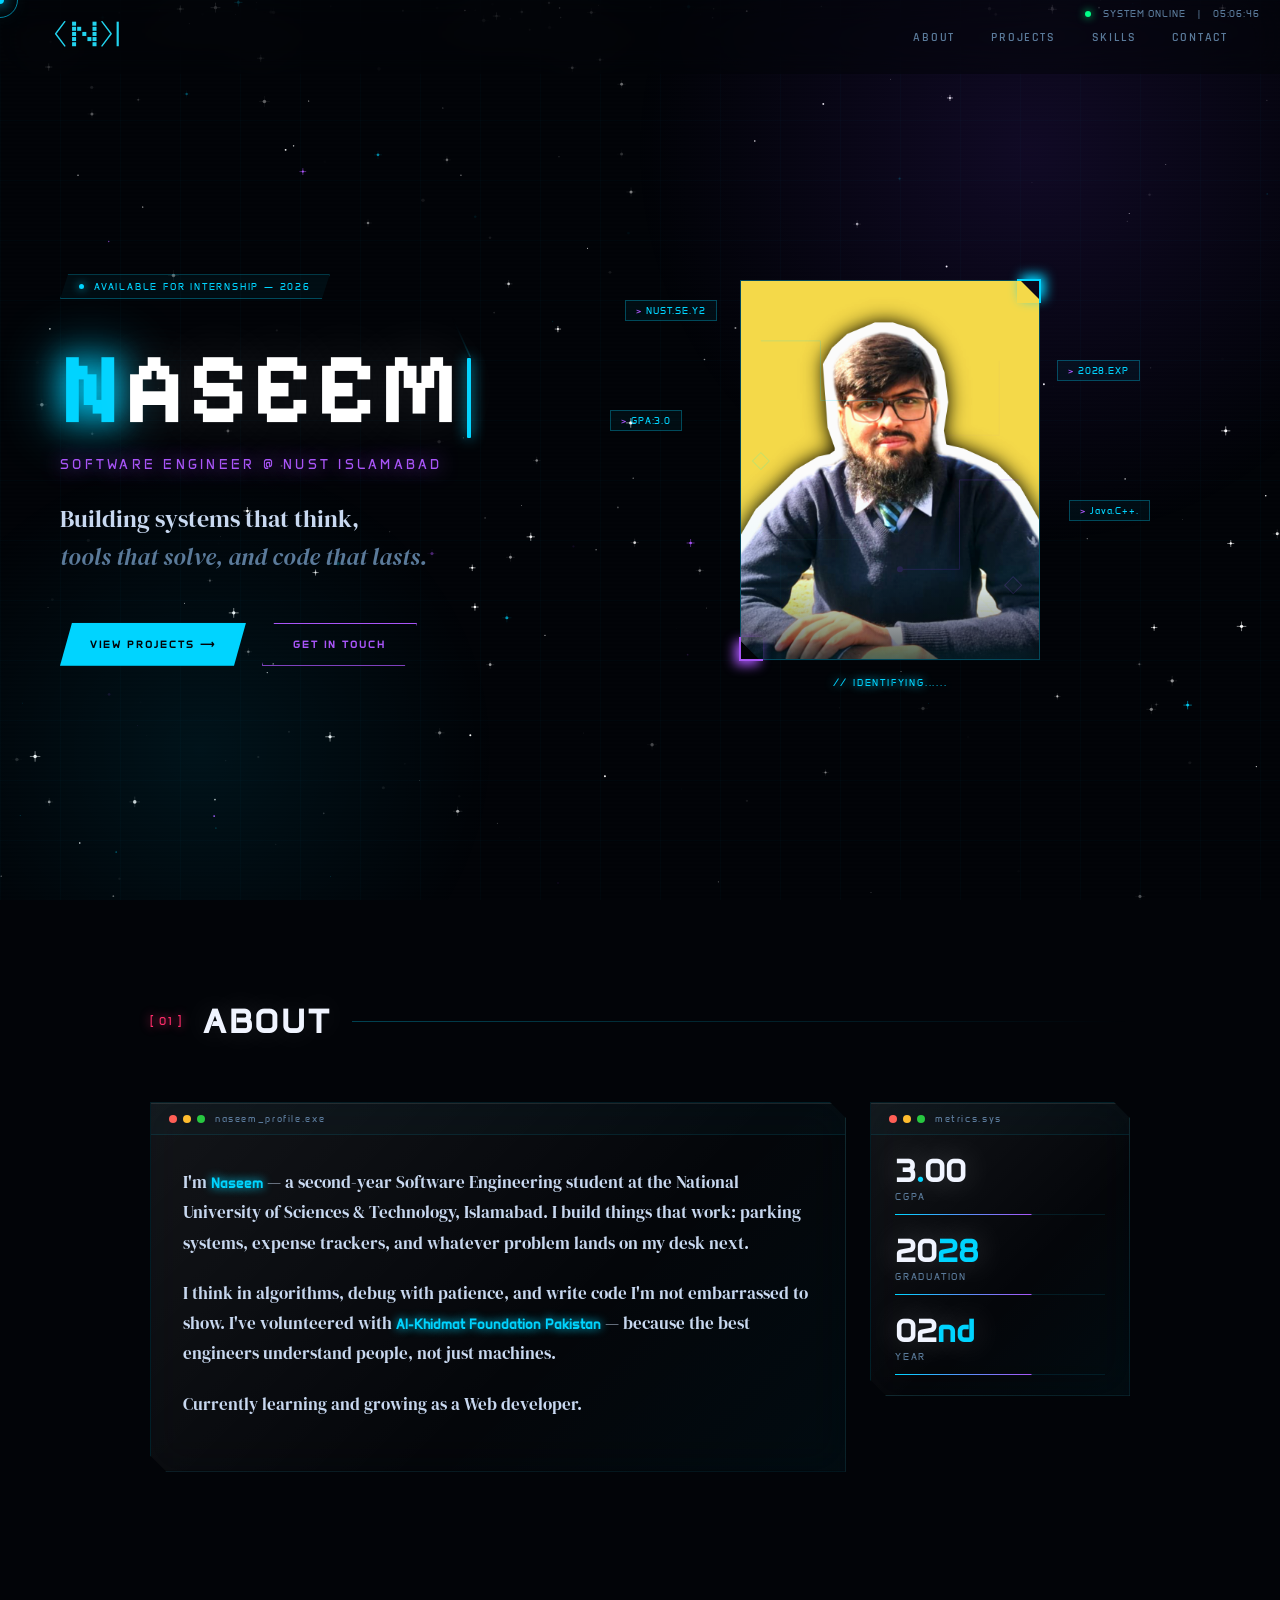
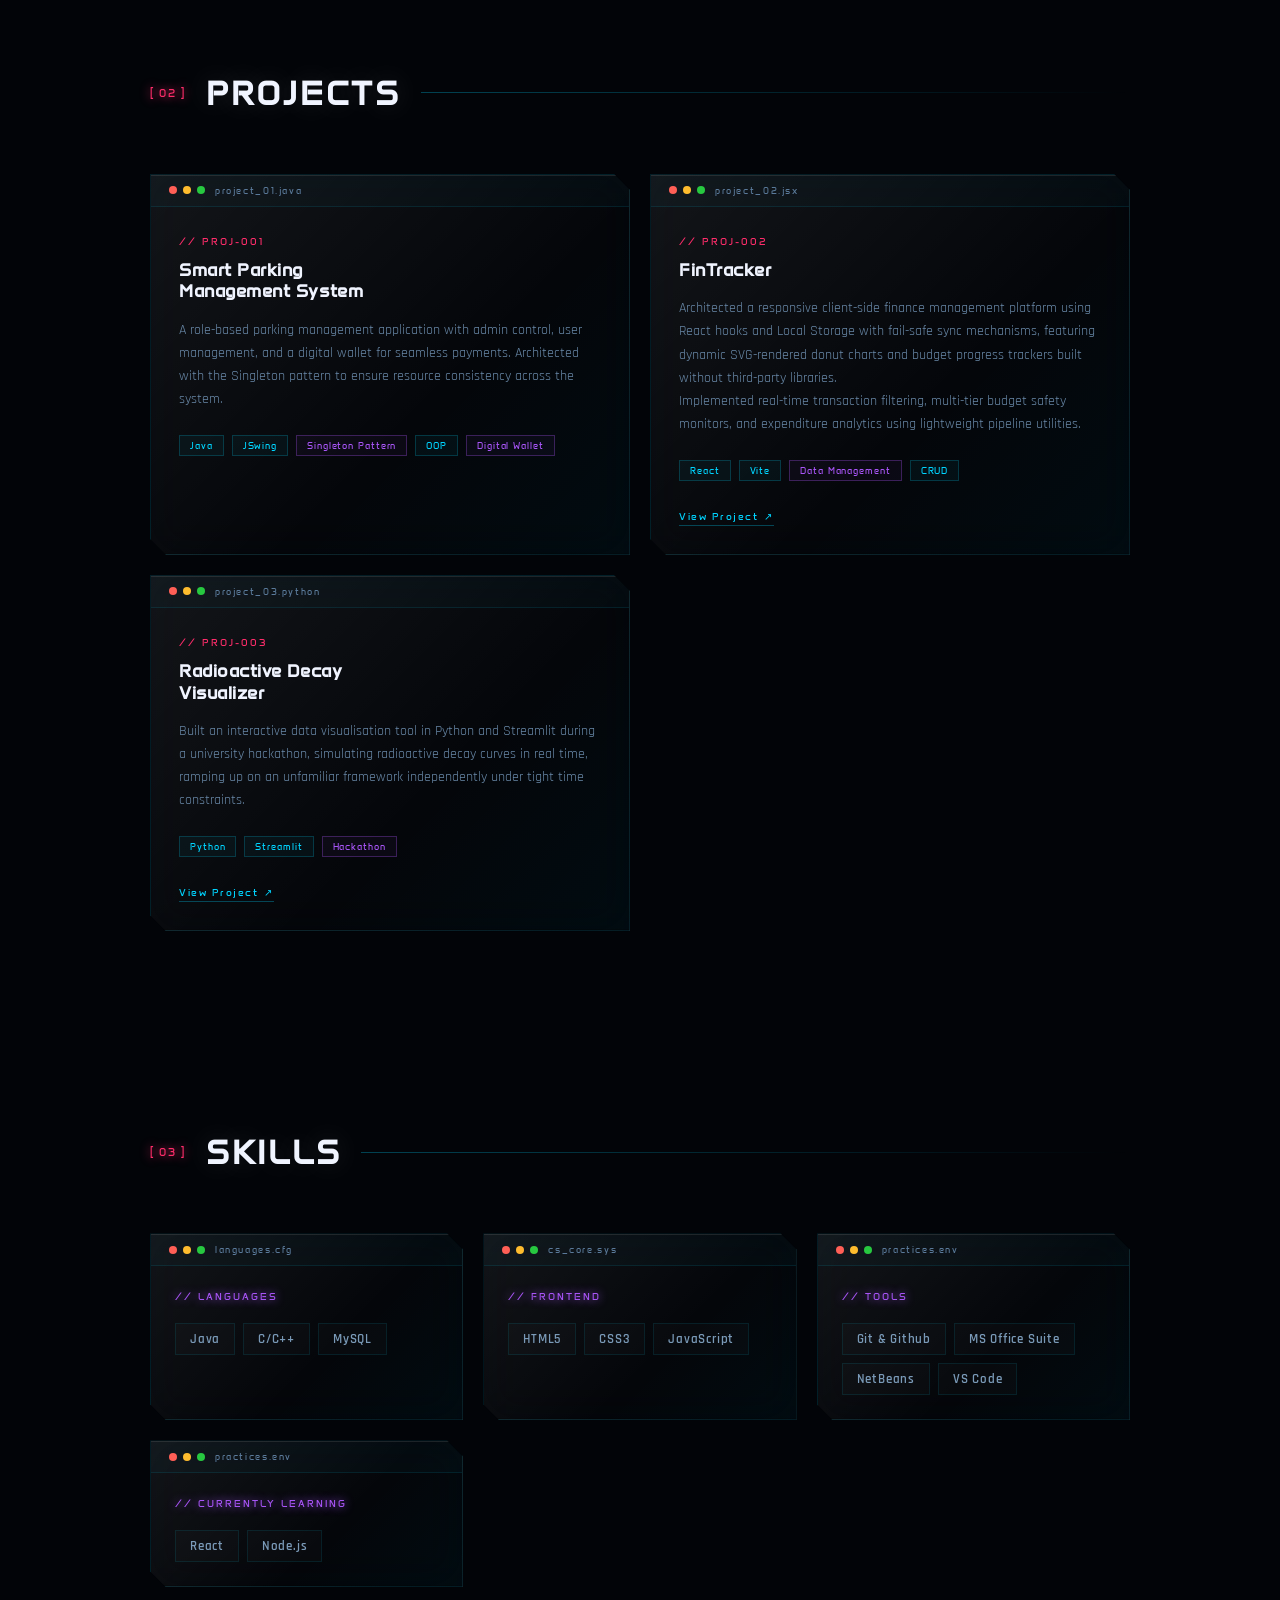
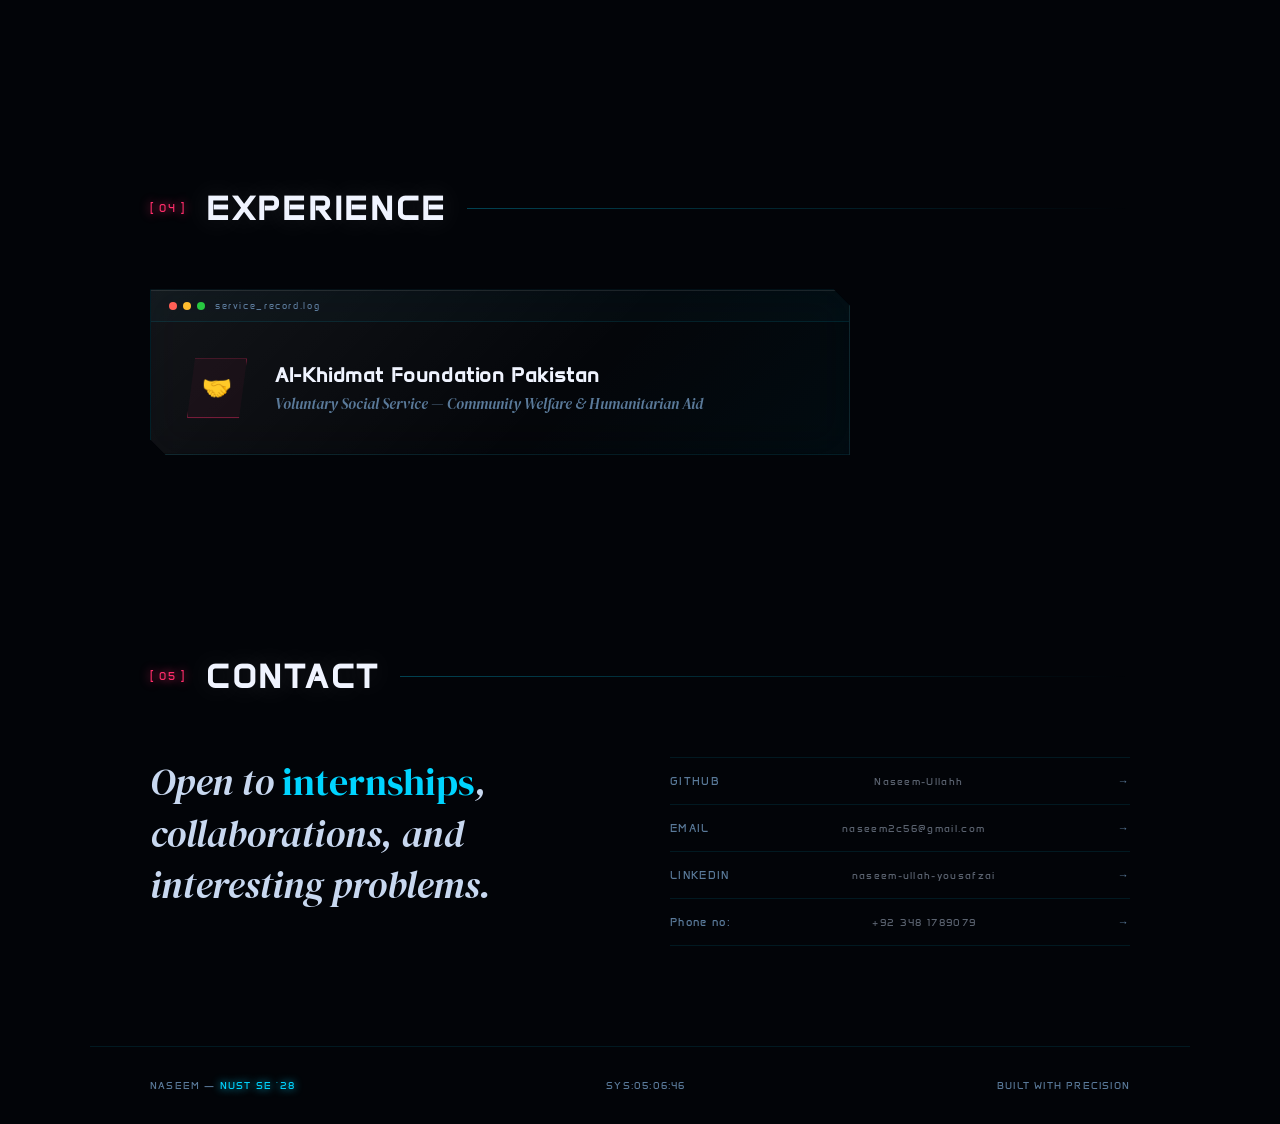
==== commit a5683213: "Updated Skills section" ====
--- a/index.html
+++ b/index.html
@@ -158,16 +158,21 @@
                 <div class="skills-grid">
                     <div class="fp reveal">
                         <div class="ptbar"><div class="pdots"><div class="pd r"></div><div class="pd y"></div><div class="pd g"></div></div><span class="ptitle">languages.cfg</span></div>
-                        <div class="sk-body"><div class="sk-cat">// LANGUAGES</div><div class="sk-items"><span class="si">Java</span><span class="si">C++</span><span class="si">C</span><span class="si">HTML5</span><span class="si">CSS3</span><span class="si">JavaScript</span><span class="si">MySQL</span></div></div>
+                        <div class="sk-body"><div class="sk-cat">// LANGUAGES</div><div class="sk-items"><span class="si">Java</span><span class="si">C/C++</span><span class="si">MySQL</span></div></div>
                     </div>
                     <div class="fp reveal">
                         <div class="ptbar"><div class="pdots"><div class="pd r"></div><div class="pd y"></div><div class="pd g"></div></div><span class="ptitle">cs_core.sys</span></div>
-                        <div class="sk-body"><div class="sk-cat">// CS FUNDAMENTALS</div><div class="sk-items"><span class="si">DSA</span><span class="si">Operating Systems</span><span class="si">Database</span><span class="si">Computer Networks</span><span class="si">Software Design and Architecture</span><span class="si">OOP</span></div></div>
+                        <div class="sk-body"><div class="sk-cat">// FRONTEND</div><div class="sk-items"><span class="si">HTML5</span><span class="si">CSS3</span><span class="si">JavaScript</span></div></div>
                     </div>
                     <div class="fp reveal">
                         <div class="ptbar"><div class="pdots"><div class="pd r"></div><div class="pd y"></div><div class="pd g"></div></div><span class="ptitle">practices.env</span></div>
-                        <div class="sk-body"><div class="sk-cat">// TOOLS</div><div class="sk-items"><span class="si">Git & Github</span><span class="si">MS Office Suite</span><span class="si">Node.js</span><span class="si">Supabase</span></div></div>
-                    </div>
+                        <div class="sk-body"><div class="sk-cat">// TOOLS</div><div class="sk-items"><span class="si">Git & Github</span><span class="si">MS Office Suite</span><span class="si">NetBeans</span><span class="si">VS Code</span></div></div>
+                    </div>
+                    <div class="fp reveal">
+                        <div class="ptbar"><div class="pdots"><div class="pd r"></div><div class="pd y"></div><div class="pd g"></div></div><span class="ptitle">practices.env</span></div>
+                        <div class="sk-body"><div class="sk-cat">// CURRENTLY LEARNING</div><div class="sk-items"><span class="si">React</span><span class="si">Node.js</span></div></div>
+                    </div>
+
                 </div>
             </div>
         </section>
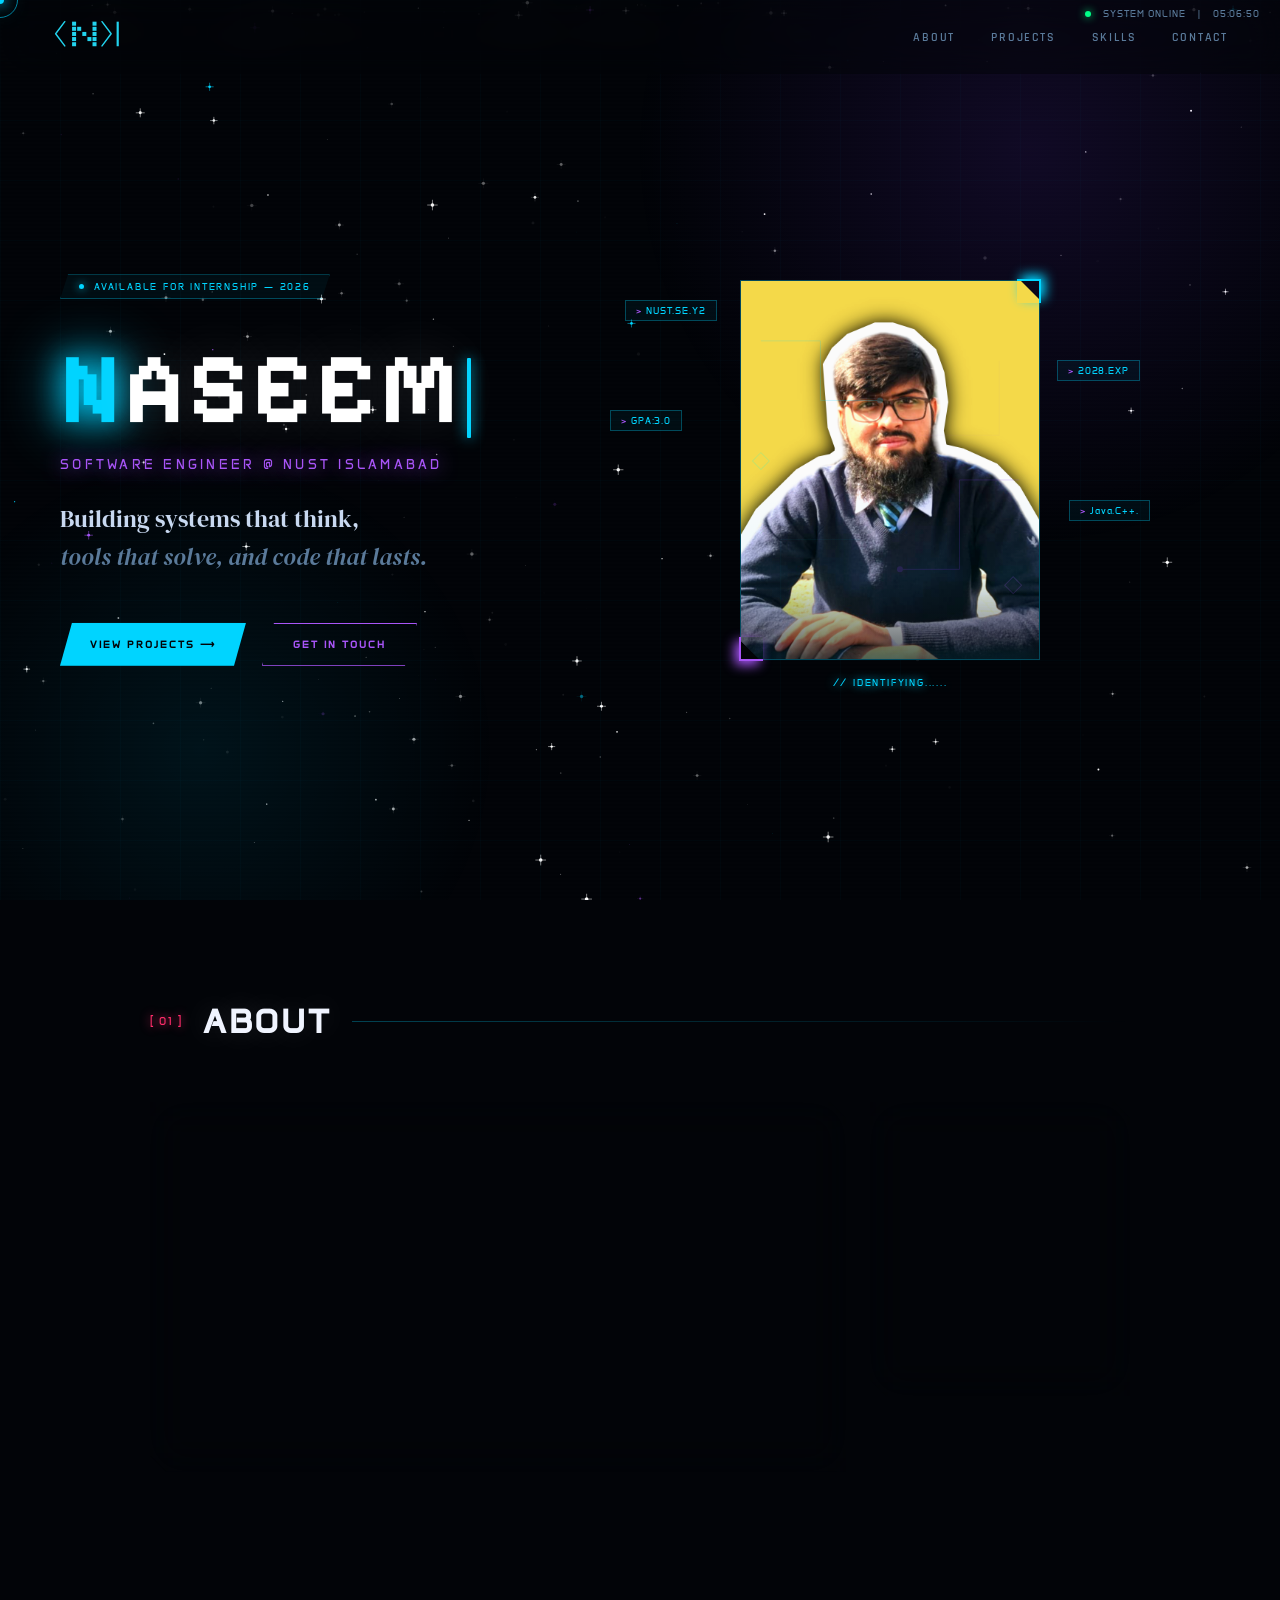
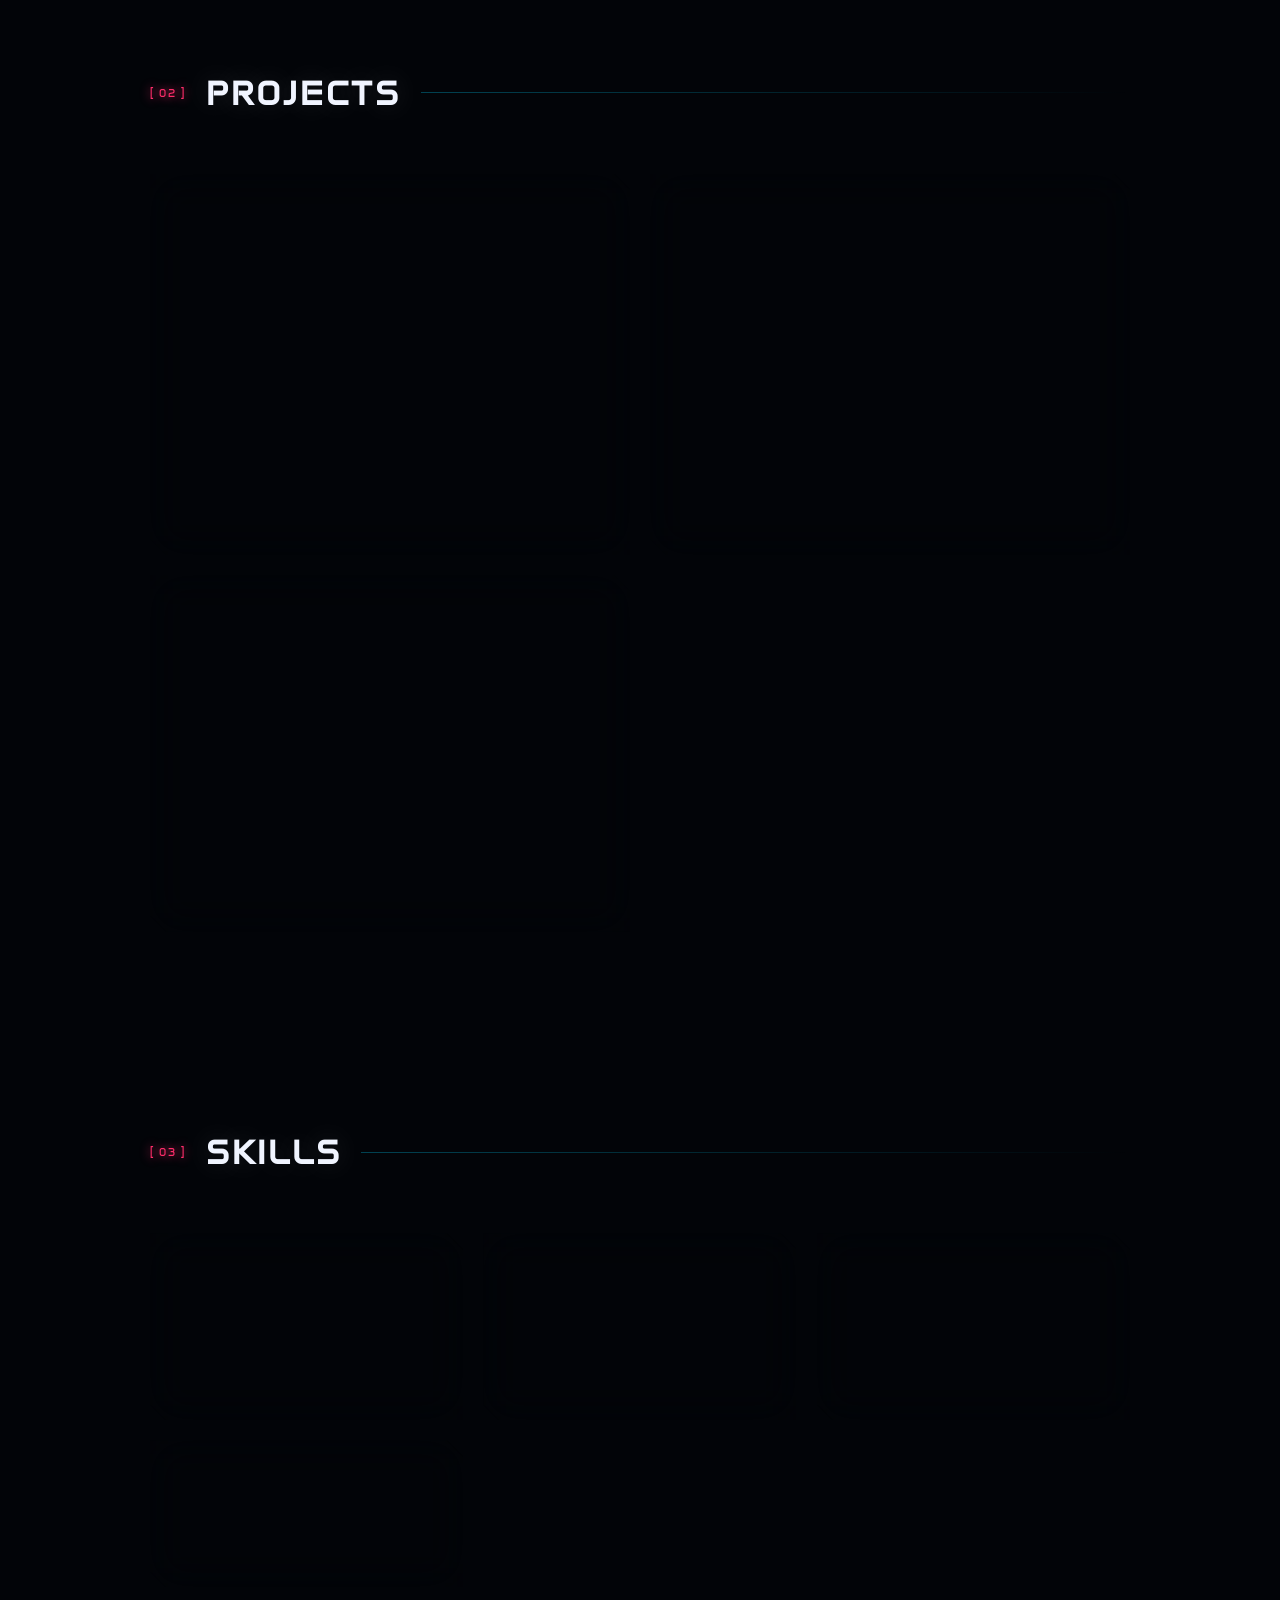
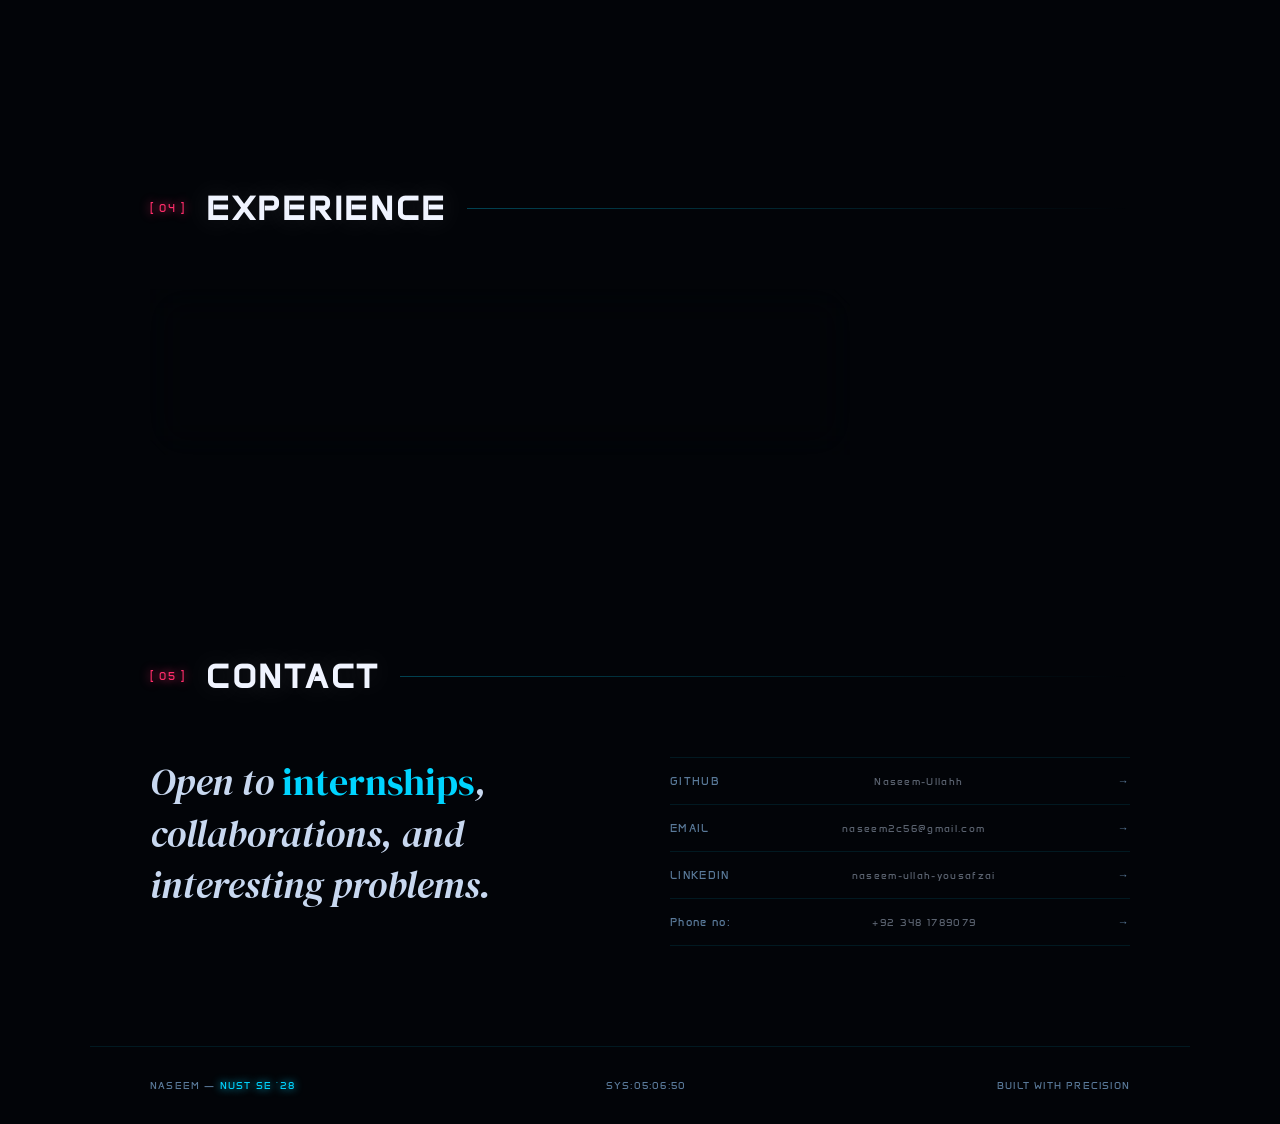
==== commit ff6c8984: "Updated Skills section" ====
--- a/index.html
+++ b/index.html
@@ -161,15 +161,15 @@
                         <div class="sk-body"><div class="sk-cat">// LANGUAGES</div><div class="sk-items"><span class="si">Java</span><span class="si">C/C++</span><span class="si">MySQL</span></div></div>
                     </div>
                     <div class="fp reveal">
-                        <div class="ptbar"><div class="pdots"><div class="pd r"></div><div class="pd y"></div><div class="pd g"></div></div><span class="ptitle">cs_core.sys</span></div>
+                        <div class="ptbar"><div class="pdots"><div class="pd r"></div><div class="pd y"></div><div class="pd g"></div></div><span class="ptitle">frontend.cfg</span></div>
                         <div class="sk-body"><div class="sk-cat">// FRONTEND</div><div class="sk-items"><span class="si">HTML5</span><span class="si">CSS3</span><span class="si">JavaScript</span></div></div>
                     </div>
                     <div class="fp reveal">
-                        <div class="ptbar"><div class="pdots"><div class="pd r"></div><div class="pd y"></div><div class="pd g"></div></div><span class="ptitle">practices.env</span></div>
+                        <div class="ptbar"><div class="pdots"><div class="pd r"></div><div class="pd y"></div><div class="pd g"></div></div><span class="ptitle">tools.cfg</span></div>
                         <div class="sk-body"><div class="sk-cat">// TOOLS</div><div class="sk-items"><span class="si">Git & Github</span><span class="si">MS Office Suite</span><span class="si">NetBeans</span><span class="si">VS Code</span></div></div>
                     </div>
                     <div class="fp reveal">
-                        <div class="ptbar"><div class="pdots"><div class="pd r"></div><div class="pd y"></div><div class="pd g"></div></div><span class="ptitle">practices.env</span></div>
+                        <div class="ptbar"><div class="pdots"><div class="pd r"></div><div class="pd y"></div><div class="pd g"></div></div><span class="ptitle">learning.cfg</span></div>
                         <div class="sk-body"><div class="sk-cat">// CURRENTLY LEARNING</div><div class="sk-items"><span class="si">React</span><span class="si">Node.js</span></div></div>
                     </div>
 
